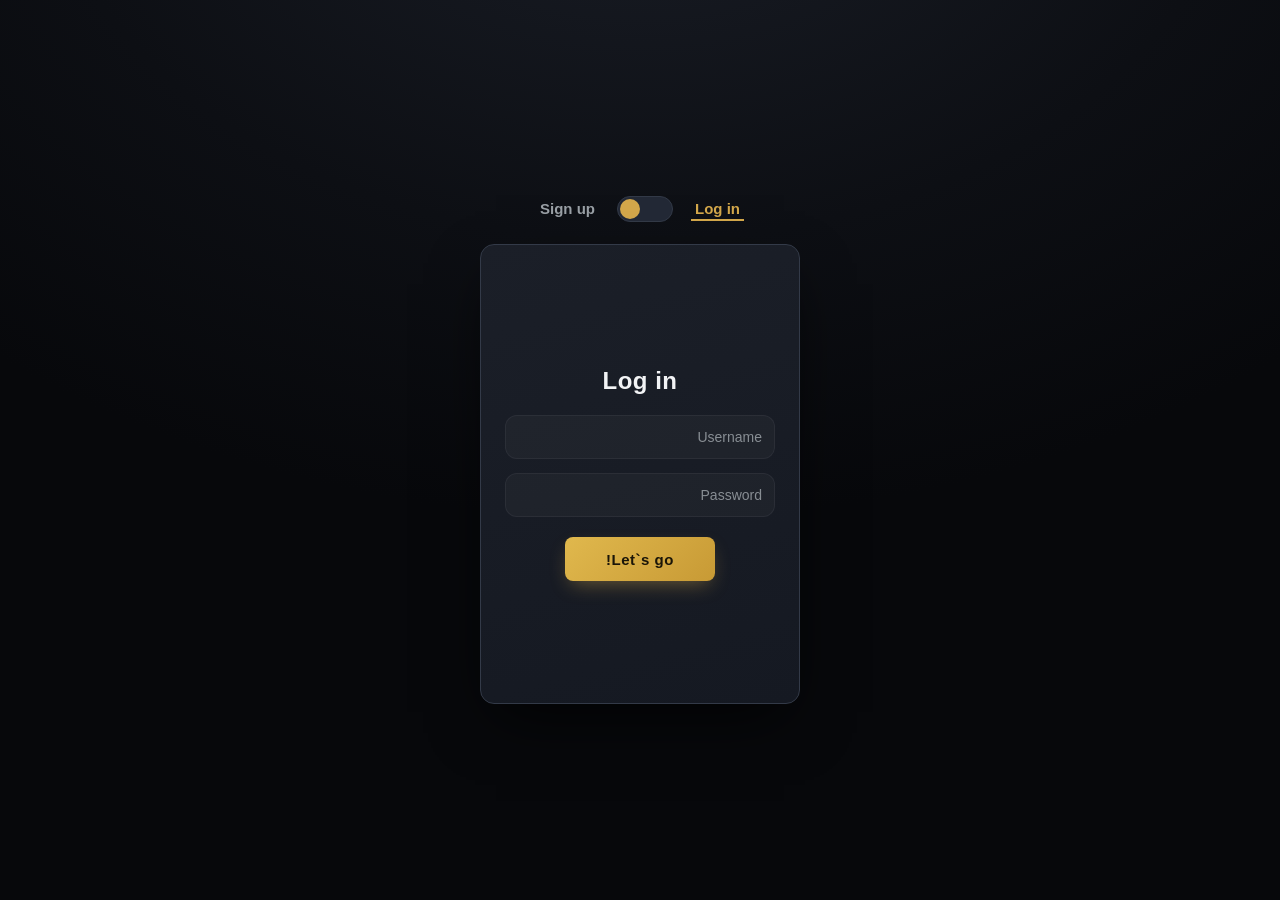
==== index.html @ e167e9e6 "Add files via upload" ====
<!doctype html>
<html lang="fa" dir="rtl">
  <head>
    <meta charset="UTF-8" />
    <meta name="viewport" content="width=device-width, initial-scale=1, viewport-fit=cover" />
    <meta name="theme-color" content="#050506" />
    <title>T</title>
    <link rel="icon" href="data:image/svg+xml,%3Csvg xmlns='http://www.w3.org/2000/svg' viewBox='0 0 32 32'%3E%3Crect width='32' height='32' rx='8' fill='%23050506'/%3E%3Ctext x='16' y='23' text-anchor='middle' font-size='20' font-family='Georgia' fill='%23d4a84b'%3ET%3C/text%3E%3C/svg%3E" />
    <style>
      /* ===== لودینگ تمام‌صفحه (پوشش اولیه — جلوگیری از فلش) ===== */
      #siteLoader {
        position: fixed; inset: 0; z-index: 100000;
        background: #050506;
        display: flex; flex-direction: column;
        align-items: center; justify-content: center;
        gap: 20px; transition: opacity 0.6s ease; opacity: 1;
      }
      #siteLoader.hide { opacity: 0; pointer-events: none; }
      /* انیمیشن دست (Uiverse by Pradeepsaranbishnoi) */
      #siteLoader .hand {
        --skin-color: #E4C560;
        --tap-speed: 0.6s;
        --tap-stagger: 0.1s;
        position: relative;
        width: 60px; height: 45px; transform: scale(0.8);
      }
      #siteLoader .hand:before {
        content: ''; display: block; width: 180%; height: 75%;
        position: absolute; top: 70%; right: 20%; background-color: black;
        border-radius: 40px 10px; filter: blur(10px); opacity: 0.3;
      }
      #siteLoader .palm {
        display: block; width: 100%; height: 100%; position: absolute; top: 0; left: 0;
        background-color: var(--skin-color); border-radius: 10px 40px;
      }
      #siteLoader .thumb {
        position: absolute; width: 120%; height: 38px; background-color: var(--skin-color);
        bottom: -18%; right: 1%; transform-origin: calc(100% - 20px) 20px;
        transform: rotate(-20deg); border-radius: 30px 20px 20px 10px;
        border-bottom: 2px solid rgba(0,0,0,0.1); border-left: 2px solid rgba(0,0,0,0.1);
      }
      #siteLoader .thumb:after {
        width: 20%; height: 60%; content: ''; background-color: rgba(255,255,255,0.3);
        position: absolute; bottom: -8%; left: 5px; border-radius: 60% 10% 10% 30%;
        border-right: 2px solid rgba(0,0,0,0.05);
      }
      #siteLoader .finger {
        position: absolute; width: 80%; height: 35px; background-color: var(--skin-color);
        bottom: 32%; right: 64%; transform-origin: 100% 20px;
        animation-duration: calc(var(--tap-speed) * 2);
        animation-timing-function: ease-in-out; animation-iteration-count: infinite;
        transform: rotate(10deg);
      }
      #siteLoader .finger:before {
        content: ''; position: absolute; width: 140%; height: 30px; background-color: var(--skin-color);
        bottom: 8%; right: 65%; transform-origin: calc(100% - 20px) 20px;
        transform: rotate(-60deg); border-radius: 20px;
      }
      #siteLoader .finger:nth-child(1) { animation-delay: 0; filter: brightness(70%); animation-name: tap1; }
      #siteLoader .finger:nth-child(2) { animation-delay: var(--tap-stagger); filter: brightness(80%); animation-name: tap2; }
      #siteLoader .finger:nth-child(3) { animation-delay: calc(var(--tap-stagger) * 2); filter: brightness(90%); animation-name: tap3; }
      #siteLoader .finger:nth-child(4) { animation-delay: calc(var(--tap-stagger) * 3); filter: brightness(100%); animation-name: tap4; }
      @keyframes tap1 { 0%,50%,100%{transform:rotate(10deg) scale(0.4);} 40%{transform:rotate(50deg) scale(0.4);} }
      @keyframes tap2 { 0%,50%,100%{transform:rotate(10deg) scale(0.6);} 40%{transform:rotate(50deg) scale(0.6);} }
      @keyframes tap3 { 0%,50%,100%{transform:rotate(10deg) scale(0.8);} 40%{transform:rotate(50deg) scale(0.8);} }
      @keyframes tap4 { 0%,50%,100%{transform:rotate(10deg) scale(1);} 40%{transform:rotate(50deg) scale(1);} }
      #siteLoader .loader-label { color: #888; font-size: 13px; letter-spacing: 1px; font-family: -apple-system, "Segoe UI", sans-serif; }

      /* ===== پنل ورود flip-card — تم تیره ===== */
      :root { --lg-bg:#0d0f14; --lg-card:#1b1f28; --lg-card2:#151922; --lg-border:#333a48;
              --lg-input:#232936; --lg-text:#f2f3f5; --lg-sub:#9aa0a6; --lg-gold:#d4a84b; --lg-gold2:#e0b84d; }
      #loginOverlay {
        position: fixed; inset: 0; z-index: 99999;
        background: radial-gradient(1000px 700px at 50% -20%, #1a1e27 0%, var(--lg-bg) 60%, #07080b 100%);
        display: none; align-items: center; justify-content: center;
        padding: 24px; box-sizing: border-box; overflow: auto;
        font-family: -apple-system, BlinkMacSystemFont, "Segoe UI", Tahoma, Roboto, sans-serif;
      }
      .auth-box { display: flex; flex-direction: column; align-items: center; gap: 22px; margin: auto; padding: 20px 0; }
      .switch-row { display: flex; align-items: center; justify-content: center; gap: 18px; }
      .switch-row .side { font-size: 15px; font-weight: 600; color: var(--lg-sub); cursor: pointer; user-select: none; padding: 2px 4px; transition: color 0.2s; border-bottom: 2px solid transparent; }
      .switch-row .side.active { color: var(--lg-gold); border-bottom-color: var(--lg-gold); }
      .switch-row .slider { width: 56px; height: 26px; border-radius: 20px; background: var(--lg-input); border: 1.5px solid var(--lg-border); position: relative; cursor: pointer; transition: background 0.25s; flex-shrink: 0; }
      .switch-row .slider:before { content: ""; position: absolute; top: 2px; left: 2px; width: 20px; height: 20px; border-radius: 50%; background: var(--lg-gold); transition: transform 0.25s; }
      .switch-row .slider.on { background: rgba(212,168,75,0.25); border-color: var(--lg-gold); }
      .switch-row .slider.on:before { transform: translateX(30px); background: #fff; }
      .flip-wrap { perspective: 1200px; }
      .flip-card__inner { width: 320px; height: 460px; position: relative; transform-style: preserve-3d; transition: transform 0.7s; }
      .flip-card__inner.flipped { transform: rotateY(180deg); }
      .flip-card__front, .flip-card__back {
        position: absolute; top: 0; left: 0; width: 100%; height: 100%;
        -webkit-backface-visibility: hidden; backface-visibility: hidden;
        background: linear-gradient(165deg, var(--lg-card) 0%, var(--lg-card2) 100%);
        border: 1px solid var(--lg-border); border-radius: 14px;
        box-shadow: 0 24px 60px -16px rgba(0,0,0,0.8);
        display: flex; flex-direction: column; align-items: center; justify-content: center;
        gap: 14px; padding: 26px 24px; box-sizing: border-box;
      }
      .flip-card__back { transform: rotateY(180deg); }
      .card-title { font-size: 24px; font-weight: 800; color: var(--lg-text); letter-spacing: 0.5px; margin-bottom: 6px; }
      .auth-form { display: flex; flex-direction: column; align-items: center; gap: 14px; width: 100%; }
      .auth-input { width: 100%; height: 44px; border-radius: 8px; border: 1.5px solid var(--lg-border); background: var(--lg-input); color: var(--lg-text); font-size: 14px; font-weight: 500; padding: 6px 14px; outline: none; transition: border-color 0.2s, box-shadow 0.2s; }
      .auth-input::placeholder { color: var(--lg-sub); opacity: 0.85; }
      .auth-input:focus { border-color: var(--lg-gold); box-shadow: 0 0 0 3px rgba(212,168,75,0.16); }
      .auth-btn { width: 150px; height: 44px; border: none; border-radius: 8px; background: linear-gradient(135deg, var(--lg-gold2) 0%, #c89a35 100%); color: #1a1508; font-size: 15px; font-weight: 700; letter-spacing: 0.5px; cursor: pointer; margin-top: 6px; transition: transform 0.15s, box-shadow 0.2s, opacity 0.2s; box-shadow: 0 8px 20px -6px rgba(212,168,75,0.45); }
      .auth-btn:hover { transform: translateY(-1px); }
      .auth-btn:active { transform: translateY(1px); }
      .auth-btn:disabled { opacity: 0.55; cursor: not-allowed; }
      .msg { display: none; font-size: 12px; text-align: center; font-weight: 600; padding: 7px 10px; border-radius: 6px; width: 100%; box-sizing: border-box; }
      .msg.error { color: #ffb4b4; background: rgba(255,80,80,0.12); border: 1px solid rgba(255,80,80,0.3); }
      .msg.ok { color: #b4f5b4; background: rgba(80,255,80,0.08); border: 1px solid rgba(80,255,80,0.25); }
      @media (max-width: 420px) { .flip-card__inner { width: 100%; max-width: 320px; height: 470px; } }
    </style>
    <script type="module" crossorigin src="/assets/index-uC5WU97B.js"></script>
    <link rel="stylesheet" crossorigin href="/assets/index-0cA_JjOk.css">
  </head>
  <body style="margin:0;background:#050506">
    <div id="root"></div>

    <!-- ===== لودینگ تمام‌صفحه (مشکی) — جلوی فلش را می‌گیرد ===== -->
    <div id="siteLoader">
      <div class="hand">
        <span class="finger"></span>
        <span class="finger"></span>
        <span class="finger"></span>
        <span class="finger"></span>
        <span class="palm"></span>
        <span class="thumb"></span>
      </div>
      <div class="loader-label">LOADING</div>
    </div>

    <!-- ===== پنل ورود/ثبت‌نام flip-card ===== -->
    <div id="loginOverlay">
      <div class="auth-box">
        <div class="switch-row">
          <span class="side active" id="sideLogin">Log in</span>
          <div class="slider" id="flipSlider"></div>
          <span class="side" id="sideSignup">Sign up</span>
        </div>
        <div class="flip-wrap">
          <div class="flip-card__inner" id="flipInner">
            <div class="flip-card__front">
              <div class="card-title">Log in</div>
              <div id="msgLogin" class="msg"></div>
              <form class="auth-form" id="loginForm" onsubmit="return false;">
                <input type="text" placeholder="Username" id="loginUsername" class="auth-input" autocomplete="username">
                <input type="password" placeholder="Password" id="loginPassword" class="auth-input" autocomplete="current-password">
                <button class="auth-btn" type="submit">Let`s go!</button>
              </form>
            </div>
            <div class="flip-card__back">
              <div class="card-title">Sign up</div>
              <div id="msgSignup" class="msg"></div>
              <form class="auth-form" id="signupForm" onsubmit="return false;">
                <input type="text" placeholder="Name" id="signupName" class="auth-input" autocomplete="name">
                <input type="text" placeholder="Username" id="signupUsername" class="auth-input" autocomplete="username">
                <input type="password" placeholder="Password" id="signupPassword" class="auth-input" autocomplete="new-password">
                <button class="auth-btn" type="submit">Confirm!</button>
              </form>
            </div>
          </div>
        </div>
      </div>
    </div>

    <script>
      // ===== منطق نمایش: لودینگ اول، بعد تصمیم (بدون فلش) =====
      var loader = document.getElementById("siteLoader");
      var overlay = document.getElementById("loginOverlay");
      var root = document.getElementById("root");

      function revealLogin() {
        loader.classList.add("hide");
        setTimeout(function(){ loader.style.display = "none"; overlay.style.display = "flex"; }, 650);
      }
      function revealApp() {
        // صبر برای بالا آمدن اپ، بعد محو لودینگ
        setTimeout(function(){
          loader.classList.add("hide");
          setTimeout(function(){ loader.style.display = "none"; }, 650);
        }, 400);
      }

      fetch("/api/me", { credentials: "include" })
        .then(function (r) {
          if (r.status === 200) revealApp();      // لاگین شده‌ای → اپ
          else revealLogin();                      // 401 → پنل لاگین
        })
        .catch(function () { revealApp(); });      // خطا → اپ

      // ===== منطق flip + ورود/ثبت‌نام =====
      var API = "/api";
      var flipped = false;
      var slider = document.getElementById("flipSlider");
      var inner = document.getElementById("flipInner");
      var sideLogin = document.getElementById("sideLogin");
      var sideSignup = document.getElementById("sideSignup");

      function setFlip(on) {
        flipped = on;
        inner.classList.toggle("flipped", on);
        slider.classList.toggle("on", on);
        sideLogin.classList.toggle("active", !on);
        sideSignup.classList.toggle("active", on);
      }
      slider.addEventListener("click", function(){ setFlip(!flipped); });
      sideLogin.addEventListener("click", function(){ setFlip(false); });
      sideSignup.addEventListener("click", function(){ setFlip(true); });

      function showMsg(el, text, type) {
        el.textContent = text;
        el.className = "msg " + type;
        el.style.display = "block";
        if (text) setTimeout(function(){ el.style.display = "none"; }, 5000);
      }
      function hideMsg(el){ el.style.display = "none"; }

      var loginMsg = document.getElementById("msgLogin");
      var signupMsg = document.getElementById("msgSignup");

      document.getElementById("loginForm").addEventListener("submit", function(e){
        e.preventDefault();
        var username = document.getElementById("loginUsername").value.trim();
        var password = document.getElementById("loginPassword").value;
        if (!username || !password) return showMsg(loginMsg, "Username and password are required", "error");
        var btn = this.querySelector("button"); btn.disabled = true; hideMsg(loginMsg);
        fetch(API + "/auth/login", {
          method: "POST", credentials: "include",
          headers: { "Content-Type": "application/json" },
          body: JSON.stringify({ username: username, password: password })
        }).then(function(res){ return res.json().then(function(d){ return {ok: res.ok, d: d}; }); })
          .then(function(r){
            btn.disabled = false;
            if (r.ok && r.d.user) { window.location.reload(); }
            else { showMsg(loginMsg, (r.d && r.d.error) || "Login failed", "error"); }
          })
          .catch(function(){ btn.disabled = false; showMsg(loginMsg, "Connection error", "error"); });
      });

      document.getElementById("signupForm").addEventListener("submit", function(e){
        e.preventDefault();
        var name = document.getElementById("signupName").value.trim();
        var username = document.getElementById("signupUsername").value.trim();
        var password = document.getElementById("signupPassword").value;
        if (!name || !username || !password) return showMsg(signupMsg, "Name, username and password are required", "error");
        var btn = this.querySelector("button"); btn.disabled = true; hideMsg(signupMsg);
        fetch(API + "/auth/register", {
          method: "POST", credentials: "include",
          headers: { "Content-Type": "application/json" },
          body: JSON.stringify({ username: username, password: password, displayName: name })
        }).then(function(res){ return res.json().then(function(d){ return {ok: res.ok, d: d}; }); })
          .then(function(r){
            btn.disabled = false;
            if (r.ok && r.d.user) { window.location.reload(); }
            else { showMsg(signupMsg, (r.d && r.d.error) || "Sign up failed", "error"); }
          })
          .catch(function(){ btn.disabled = false; showMsg(signupMsg, "Connection error", "error"); });
      });
    </script>
  </body>
</html>
---- assets/index-0cA_JjOk.css ----
:root{--bg0: #0b0d12;--bg1: #10131a;--bg2: #161a22;--bg3: #1c212b;--line: rgba(255, 255, 255, .08);--line2: rgba(255, 255, 255, .05);--line-gold: rgba(150, 94, 255, .32);--gold: #b68fff;--gold2: #965eff;--gold3: #6e3cc9;--ink: #0c0e14;--cream: #e8eaef;--mute: #8b919c;--mute2: #6a7180;--owner: #9b7ae0;--owner-deep: #2a1b44;--admin: #c9a856;--verify: #6aa0ff;--danger: #c97a7a;--glass: rgba(12, 14, 20, .82);--shadow: 0 18px 48px rgba(0, 0, 0, .45);--serif: Tahoma, "Segoe UI", sans-serif;--sans: Tahoma, "Segoe UI", sans-serif;--rail: 72px;--app-h: 100vh;--app-top: 0px;--ease: cubic-bezier(.22, 1, .36, 1);--spring: cubic-bezier(.2, 1.2, .32, 1);--motion: .2s;--measure: 680px;--accent: #b68fff;--accent2: #965eff }*{box-sizing:border-box}html{color-scheme:dark}html,body{margin:0;background:var(--bg0);color:var(--cream)}body{font-family:var(--sans);font-weight:400;letter-spacing:0;-webkit-font-smoothing:antialiased;text-rendering:optimizeLegibility}#root{min-height:100vh}button,input,textarea{font-family:inherit;color:inherit}button,a,.row,.apk-nav{cursor:pointer;touch-action:manipulation}a{color:inherit;text-decoration:none}.app-bg{position:fixed;top:0;right:0;bottom:0;left:0;background:radial-gradient(900px 520px at 88% -8%,rgba(150,94,255,.06),transparent 58%),#0b0d12;pointer-events:none;z-index:-1}.app-bg:after{display:none!important;content:none!important}.shell{position:relative;z-index:2;min-height:100vh;height:100vh;overflow:hidden;display:grid;grid-template-columns:var(--rail) 320px 1fr;background:var(--bg0);width:100%}.shell>*{min-height:0}.rail{border-left:1px solid var(--line);display:flex;flex-direction:column;align-items:center;padding:18px 0 14px;background:var(--bg1)}.mark{width:44px;height:44px;display:grid;place-items:center;border:1px solid var(--line);border-radius:14px;background:linear-gradient(160deg,var(--accent)24,var(--accent)05);box-shadow:inset 0 0 20px var(--accent) 14;margin-bottom:22px;padding:0;color:inherit;cursor:pointer}.mark span{font-family:var(--serif);font-size:28px;line-height:1;color:var(--gold);font-weight:600}.rail nav{display:flex;flex-direction:column;gap:6px;flex:1}.rail a,.rail button.icon,.rail .apk-nav{width:44px;height:44px;border-radius:12px;display:grid;place-items:center;color:var(--mute);background:transparent;border:1px solid transparent;transition:.2s ease}.rail a:hover,.rail button.icon:hover{color:var(--cream);background:#ffffff08}.rail .apk-nav,.rail a.apk-nav{color:var(--gold);border-color:color-mix(in srgb,var(--gold) 35%,transparent);background:var(--accent)14}.rail a.apk-nav:hover{color:var(--gold);background:var(--accent)22}.rail .apk-nav.off{text-decoration:line-through;opacity:.45;pointer-events:none;color:var(--mute2);border-color:transparent;background:transparent}.rail a.active{color:var(--gold);border-color:var(--line);background:var(--accent)14}.rail svg{width:20px;height:20px}.col{border-left:1px solid var(--line2);background:var(--bg1);display:flex;flex-direction:column;min-width:0;position:relative}.col-head{padding:18px 18px 10px;display:flex;align-items:flex-end;justify-content:space-between;gap:10px}.col-head h2{margin:0;font-family:var(--serif);font-weight:600;font-size:28px;letter-spacing:.02em}.col-head p{margin:0;color:var(--mute);font-size:12px}.link-stat{min-height:1.2em;opacity:0;letter-spacing:.01em;transition:opacity .34s ease,color .4s ease}.link-stat.show{opacity:1}.link-stat.on{color:var(--gold)}.col-tools{display:flex;gap:6px}.search{margin:8px 14px 12px;background:#ffffff08;border:1px solid var(--line2);border-radius:12px;padding:9px 12px;outline:none;width:calc(100% - 28px)}.search:focus{border-color:var(--line)}.list{flex:1;overflow:auto;padding:0 8px 88px}.fab-plus{position:absolute;right:16px;bottom:18px;width:56px;height:56px;border-radius:18px;border:1px solid var(--line);background:linear-gradient(160deg,var(--accent),var(--accent2));color:#0c0e14;box-shadow:0 14px 32px var(--accent) 47;display:grid;place-items:center;z-index:6}.fab-plus svg{width:24px;height:24px}.compose-opt{width:100%;display:block;text-align:right;background:#ffffff08;border:1px solid var(--line2);border-radius:16px;padding:14px 16px;margin-top:10px;color:inherit}.compose-opt:hover{border-color:var(--line);background:var(--accent)14}.compose-opt.off{text-decoration:line-through;opacity:.5;pointer-events:none;color:var(--mute)}.compose-opt b{display:block;font-family:var(--serif);font-size:20px;font-weight:500}.compose-opt small{display:block;color:var(--mute);font-size:12px;margin-top:2px}.row{display:grid;grid-template-columns:46px 1fr auto;gap:10px;padding:10px;border-radius:14px;cursor:pointer;align-items:center;border:1px solid transparent}.row:hover{background:#ffffff08}.row.active{background:linear-gradient(90deg,var(--accent)1a,var(--accent)05);border-color:var(--line)}.row .meta{min-width:0}.row .name{display:flex;align-items:center;gap:6px;font-weight:600;font-size:14px;white-space:nowrap}.row .preview{color:var(--mute);font-size:12px;white-space:nowrap;overflow:hidden;text-overflow:ellipsis;margin-top:2px}.row .when{color:var(--mute2);font-size:11px;text-align:left}.unread{min-width:18px;height:18px;padding:0 5px;border-radius:99px;background:var(--gold);color:#0c0e14;font-size:10px;font-weight:700;display:inline-grid;place-items:center;margin-top:4px}.avatar{width:46px;height:46px;border-radius:16px;display:grid;place-items:center;font-weight:700;font-size:14px;position:relative;border:1px solid rgba(255,255,255,.08);box-shadow:inset 0 0 20px #00000040;flex:none;overflow:hidden}.avatar img{width:100%;height:100%;object-fit:cover;display:block;border-radius:inherit}.avatar-picker{display:flex;flex-direction:column;align-items:center;gap:8px;margin:4px 0 8px}.avatar-pick{background:none;border:0;padding:0;display:flex;flex-direction:column;align-items:center;gap:8px}.avatar-pick-hint{font-size:12px;color:var(--gold)}.avatar.sm{width:32px;height:32px;border-radius:11px;font-size:11px}.avatar.lg{width:84px;height:84px;border-radius:28px;font-size:28px;font-family:var(--serif)}.avatar .dot{position:absolute;left:-1px;bottom:-1px;width:10px;height:10px;border-radius:50%;background:#7dba7a;border:2px solid var(--bg0)}.avatar .dot.off{background:#3a3832}.stage{min-width:0;min-height:0;height:100%;max-height:100%;overflow:hidden;display:flex;flex-direction:column;background:linear-gradient(180deg,rgba(150,94,255,.03),transparent 180px),#05050633}.chat-stage{flex-direction:row;min-height:0;height:100%;max-height:100%;overflow:hidden}.chat-pane{flex:1 1 0;min-width:0;min-height:0;height:100%;max-height:100%;display:flex;flex-direction:column;overflow:hidden}.stage-empty{flex:1;display:grid;place-items:center;text-align:center;padding:40px}.stage-empty .giant{font-family:var(--serif);font-size:120px;line-height:.8;color:var(--gold);opacity:.85;text-shadow:0 0 60px rgba(150,94,255,.25);margin:0}.stage-empty h3{font-family:var(--serif);font-size:32px;font-weight:500;margin:8px 0 6px}.stage-empty p{color:var(--mute);margin:0}.topbar{flex:none;height:68px;display:flex;align-items:center;gap:12px;padding:0 18px;border-bottom:1px solid var(--line2);background:var(--bg1)}.topbar .who{min-width:0;flex:1}.topbar .who b{display:flex;align-items:center;gap:6px;font-size:15px}.topbar .who span{color:var(--mute);font-size:12px}.msgs{flex:1 1 0;min-height:0;overflow-x:hidden;overflow-y:auto;padding:22px 8% 18px;display:block;-webkit-overflow-scrolling:touch}.msg-line{display:block;width:100%;margin:6px 0}.msg-line.system{text-align:center;padding:0}.msg-line.is-mine{padding-left:22%;padding-right:0}.msg-line.is-theirs{padding-left:0;padding-right:22%}.msg-line.pending>.bubble{opacity:.7}.msg-line.is-mine>.bubble{display:block!important;width:fit-content;max-width:100%;margin-left:auto!important;margin-right:0!important}.msg-line.is-theirs>.bubble{display:block!important;width:fit-content;max-width:100%;margin-left:0!important;margin-right:auto!important}.day{align-self:center;font-size:11px;color:var(--mute);border:1px solid var(--line2);padding:4px 10px;border-radius:99px;background:#00000040;margin:8px 0}.bubble{width:fit-content;max-width:100%;padding:8px 12px 6px;border-radius:16px 16px 16px 6px;border:1px solid var(--line2);background:#1a2230;position:relative;direction:rtl}.msg-line.is-mine>.bubble,.bubble.mine{background:#2a3148;border-color:var(--line);border-radius:16px 16px 6px}.msg-line.system .bubble,.bubble.system{background:transparent;border:none;color:var(--mute);font-size:12px;padding:4px}.bubble .fwd{font-size:11px;color:var(--gold);margin-bottom:4px}.bubble .quote{border-right:2px solid var(--gold);padding:4px 8px;margin-bottom:6px;color:var(--mute);font-size:12px;background:#0000002e;border-radius:0 8px 8px 0}.bubble .txt{white-space:pre-wrap;word-break:break-word;line-height:1.65;font-size:14.5px}.bubble .foot{display:flex;justify-content:flex-start;gap:8px;margin-top:4px;color:var(--mute2);font-size:11px}.bubble.mine .foot{justify-content:flex-end}.reacts{display:flex;gap:4px;margin-top:6px;flex-wrap:wrap}.reacts button{border:1px solid var(--line2);background:#00000040;border-radius:99px;padding:1px 7px;font-size:12px}.reacts button.on{border-color:var(--line);background:var(--accent)1f}.composer{flex:none;flex-shrink:0;position:relative;padding:10px 8% 18px;display:flex;flex-direction:column;gap:8px;background:var(--bg1)}.bot-menu{align-items:stretch;padding-top:12px}.bot-menu-title{margin:0 0 10px;text-align:center;color:var(--gold);font-size:14px;line-height:1.7;white-space:pre-wrap}.bot-btns{display:flex;flex-wrap:wrap;gap:8px}.bot-btns.nums .bot-btn{flex:1 1 16%;min-width:46px}.bot-btns.one .bot-btn{flex:1 1 100%}.bot-btn{flex:1 1 calc(50% - 8px);min-width:108px;border:1px solid color-mix(in srgb,var(--gold) 48%,transparent);background:color-mix(in srgb,var(--gold) 12%,#120e08);color:var(--gold);border-radius:12px;padding:10px 12px;font:inherit;cursor:pointer}.bot-btn:disabled{opacity:.55;cursor:wait}.bot-btn:not(:disabled):active{transform:scale(.98)}.bubble .bot-btns{margin-top:10px}.composer .replying{display:flex;justify-content:space-between;align-items:center;font-size:12px;color:var(--mute);border:1px solid var(--line);background:var(--accent)0f;padding:8px 10px;border-radius:12px}.bar{display:flex;align-items:flex-end;gap:8px}.bar textarea{flex:1;min-width:0;resize:none;min-height:46px;max-height:120px;background:#ffffff08;border:1px solid var(--line2);border-radius:16px;padding:12px 14px;outline:none;line-height:1.6}.bar textarea:focus{border-color:var(--line)}.bar-tools{display:flex;gap:6px;flex:none}.tool{width:46px;height:46px;border-radius:16px;border:1px solid var(--line);background:linear-gradient(160deg,var(--accent)29,var(--accent)0a);color:var(--gold);display:grid;place-items:center;flex:none;padding:0}.tool.on{background:linear-gradient(160deg,var(--accent),var(--accent2));color:#0c0e14}.tool svg,.send svg{width:22px;height:22px;display:block}.send{height:46px;width:46px;min-width:46px;border-radius:16px;border:1px solid var(--line);background:linear-gradient(160deg,var(--accent),var(--accent2));color:#0c0e14;font-weight:700;box-shadow:0 8px 24px var(--accent) 2e;display:grid;place-items:center;flex:none;padding:0;font-size:18px}.send:disabled{opacity:.4;cursor:default}.send.mic{font-size:0}.sr-only{position:absolute;width:1px;height:1px;overflow:hidden;clip:rect(0 0 0 0);pointer-events:none}.rec-line{display:flex;align-items:center;gap:10px;min-height:46px;border:1px solid var(--line);background:var(--accent)14;border-radius:16px;padding:8px 12px}.rec-dot{width:10px;height:10px;border-radius:50%;background:var(--danger);animation:recpulse 1s ease-in-out infinite}@keyframes recpulse{50%{opacity:.35}}.emoji-sheet{position:absolute;left:8%;right:8%;bottom:calc(100% - 4px);z-index:14;background:var(--bg2);border:1px solid var(--line);border-radius:18px;padding:10px;display:grid;grid-template-columns:repeat(8,1fr);gap:4px;max-height:220px;overflow:auto;box-shadow:var(--shadow)}.emoji-sheet button{height:36px;border:0;background:transparent;border-radius:10px;font-size:20px;padding:0}.emoji-sheet button:hover{background:var(--accent)1f}.bubble:has(.media-card){padding:4px 4px 6px}.media-card{position:relative;display:block;width:min(240px,68vw);border:0;padding:0;border-radius:14px;overflow:hidden;background:#0c0c10;margin:0 0 4px;color:inherit;text-align:inherit}.media-card.wait{min-height:96px;display:grid;place-items:center;color:var(--mute);font-size:12px}.media-card img,.media-card video{display:block;width:100%;height:168px;object-fit:cover;background:#000}.media-play{position:absolute;top:0;right:0;bottom:0;left:0;display:grid;place-items:center;background:linear-gradient(180deg,#0000000a,#0006);color:#0c0e14;font-size:15px;font-weight:700;z-index:1}.media-play:before{content:"";width:48px;height:48px;border-radius:50%;background:linear-gradient(160deg,var(--accent),var(--accent2));box-shadow:0 10px 24px #0006;position:absolute}.media-time{position:absolute;left:8px;bottom:8px;font-style:normal;font-size:11px;background:#0000008c;border:1px solid var(--line);border-radius:99px;padding:2px 7px;color:var(--cream)}.voice{display:flex;align-items:center;gap:8px;width:min(228px,68vw);direction:ltr;margin:4px 2px 2px}.voice-play{width:34px;height:34px;border-radius:50%;border:1px solid var(--line);background:linear-gradient(160deg,var(--accent),var(--accent2));color:#0c0e14;flex:none;font-size:11px}.voice-wave{position:relative;flex:1;height:28px;cursor:pointer;touch-action:none}.voice-bars{position:absolute;top:0;right:0;bottom:0;left:0;display:flex;align-items:center;gap:2px;overflow:hidden}.voice-bars span{flex:1;min-width:2px;border-radius:99px;background:#ffffff2e}.voice-bars.lit span{background:var(--gold)}.voice>span{color:var(--mute);font-size:11px;min-width:34px}.viewer{position:fixed;top:0;right:0;bottom:0;left:0;z-index:60;background:radial-gradient(700px 400px at 50% 0%,rgba(150,94,255,.12),transparent 55%),#040406f0;display:flex;flex-direction:column}.viewer-top{flex:none;display:flex;align-items:center;justify-content:space-between;padding:12px 16px}.viewer-mark{font-family:var(--serif);font-size:28px;color:var(--gold);line-height:1}.viewer-stage{flex:1;min-height:0;display:grid;place-items:center;padding:4px 14px 18px}.viewer-stage img,.viewer-stage video{max-width:min(100%,920px);max-height:100%;width:auto;height:auto;border-radius:18px;border:1px solid var(--line);box-shadow:var(--shadow);background:#000;object-fit:contain}.viewer-cap{flex:none;text-align:center;color:var(--cream);margin:0 16px 18px;font-size:14px}.invite-box{margin:12px 0;padding:10px 12px;border:1px solid var(--line);border-radius:14px;background:var(--accent)0f;display:flex;flex-direction:column;gap:8px}.invite-box small{color:var(--mute);font-size:11px}.invite-box code{font-size:12px;color:var(--gold);word-break:break-all;direction:ltr}.menu{position:absolute;top:100%;left:0;z-index:5;background:var(--bg2);border:1px solid var(--line);border-radius:12px;padding:6px;min-width:160px;box-shadow:var(--shadow);display:flex;flex-direction:column}.menu button{text-align:right;background:none;border:0;padding:8px 10px;border-radius:8px;font-size:13px;color:var(--cream)}.menu button:hover{background:var(--accent)1a}.menu .emojis{display:flex;gap:4px;padding:6px 4px}.tick{display:inline-grid;place-items:center;width:22px;height:22px;flex:none;filter:drop-shadow(0 1px 2px rgba(0,0,0,.35))}.tick svg{width:100%;height:100%;display:block}.auth{min-height:100vh;display:grid;place-items:center;position:relative;z-index:2;padding:24px}.auth-stack{width:min(420px,100%);display:flex;flex-direction:column;align-items:stretch;gap:14px}.auth-stack .card{width:100%}.apk-btn{display:block;text-align:center;height:46px;line-height:46px;border-radius:14px;border:1px solid var(--line);background:linear-gradient(160deg,var(--accent),var(--accent2));color:#0c0e14;font-weight:700;box-shadow:0 10px 24px var(--accent) 2e}.apk-btn.off{background:transparent;color:var(--mute);border-color:var(--line2);text-decoration:line-through;pointer-events:none;box-shadow:none;opacity:.55;cursor:not-allowed}.card{width:min(420px,100%);background:var(--bg2);border:1px solid var(--line);border-radius:28px;padding:36px 32px 28px;box-shadow:var(--shadow)}.card .brand{font-family:var(--serif);font-size:72px;margin:0;color:var(--gold);line-height:.8;text-align:center}.card h1{text-align:center;font-weight:500;font-size:22px;margin:8px 0 4px;font-family:var(--serif)}.card .sub{text-align:center;color:var(--mute);font-size:13px;margin:0 0 24px}label{display:block;font-size:12px;color:var(--mute);margin:12px 0 6px}input[type=text],input[type=password],textarea.field{width:100%;background:#ffffff08;border:1px solid var(--line2);border-radius:12px;padding:11px 12px;outline:none}input:focus,textarea.field:focus{border-color:var(--line)}.btn{width:100%;margin-top:18px;height:46px;border:0;border-radius:14px;background:linear-gradient(160deg,var(--accent),var(--accent2));color:#0c0e14;font-weight:700}.btn.ghost{background:transparent;border:1px solid var(--line2);color:var(--cream);margin-top:8px}.err{background:#d36a6a1a;border:1px solid rgba(211,106,106,.35);color:#f0b4b4;padding:8px 10px;border-radius:10px;font-size:13px;margin-top:10px}.drawer,.info-drawer{width:320px;flex:0 0 320px;min-width:280px;min-height:0;height:100%;border-right:1px solid var(--line2);background:var(--bg1);padding:16px;overflow:auto;z-index:6}.drawer h3,.info-drawer h3{font-family:var(--serif);margin:0 0 8px;font-size:24px}.info-scrim{display:none}.chip{display:flex;gap:8px;align-items:center;padding:8px 0}.ghost-btn,.tiny{border:1px solid var(--line2);background:transparent;border-radius:10px;padding:6px 10px;font-size:12px;color:var(--mute)}.tiny:hover,.ghost-btn:hover{color:var(--cream);border-color:var(--line)}.tiny.gold{color:var(--gold);border-color:var(--line)}.tiny.danger{color:var(--danger);border-color:#d36a6a59}.constellation{display:flex;gap:14px;overflow:auto;padding:8px 4px 16px}.star{width:72px;text-align:center;cursor:pointer;flex:none}.star .orb{width:64px;height:64px;margin:0 auto 6px;border-radius:50%;display:grid;place-items:center;border:1px dashed var(--line);position:relative}.star.unseen .orb{border-style:solid;box-shadow:0 0 18px var(--accent) 40}.star small{color:var(--mute);font-size:11px;display:block;overflow:hidden;text-overflow:ellipsis}.story-view{position:fixed;top:0;right:0;bottom:0;left:0;z-index:40;background:#000000c7;display:grid;place-items:center;padding:24px}.story-card{width:min(420px,100%);min-height:520px;border-radius:28px;border:1px solid var(--line);background:radial-gradient(400px 300px at 50% 0%,rgba(150,94,255,.18),transparent 60%),linear-gradient(180deg,#16120a,#0a0908);padding:22px;display:flex;flex-direction:column;box-shadow:var(--shadow)}.story-card .body{flex:1;display:grid;place-items:center;font-family:var(--serif);font-size:34px;text-align:center;line-height:1.4}.admin{position:relative;z-index:1;min-height:100vh;overflow:auto;padding:40px 8vw 80px}.admin .hero{display:flex;justify-content:space-between;align-items:flex-end;gap:20px}.admin h1{font-family:var(--serif);font-size:56px;margin:0;color:var(--gold)}.admin table{width:100%;border-collapse:collapse;margin-top:22px}.admin th,.admin td{text-align:right;padding:12px 10px;border-bottom:1px solid var(--line2);font-size:13px}.admin th{color:var(--mute);font-weight:500}.badge-btns{display:flex;gap:6px;flex-wrap:wrap}.b-owner,.b-admin,.b-verified,.b-none{border-radius:99px;padding:5px 10px;font-size:12px;border:1px solid transparent;background:transparent}.b-owner{color:var(--owner);border-color:#9b7ae073;background:#3d2a5c66}.b-admin{color:var(--gold);border-color:var(--line);background:var(--accent)14}.b-verified{color:var(--verify);border-color:#6aa0ff66;background:#28468240}.b-none{color:var(--mute);border-color:var(--line2)}.b-owner.on,.b-admin.on,.b-verified.on,.b-prem.on{box-shadow:0 0 0 1px currentColor}.b-prem{color:var(--gold);border:1px solid var(--line);background:var(--accent)14;border-radius:99px;padding:6px 12px;font-size:12px;min-width:84px}.b-prem.on{background:linear-gradient(160deg,var(--accent),var(--accent2));color:#0c0e14;font-weight:700}.prem-badge{display:inline-grid;place-items:center;flex:none;filter:drop-shadow(0 0 5px var(--accent)99)}.prem-badge svg{width:100%;height:100%;display:block}.admin{overflow:auto}.admin table{min-width:720px}.admin-tabs{display:flex;flex-wrap:wrap;gap:8px;align-items:center;margin:22px 0 16px}.admin-gate{color:var(--mute);font-size:12px;margin-right:auto}.admin-h{font-family:var(--serif);color:var(--gold);font-size:20px;font-weight:500;margin:22px 0 10px}.stat-grid{display:grid;grid-template-columns:repeat(auto-fill,minmax(140px,1fr));gap:10px;margin:18px 0}.stat-card{border:1px solid var(--line2);border-radius:16px;padding:14px 12px;background:var(--bg2)}.stat-card b{display:block;font-family:var(--serif);font-size:28px;color:var(--gold)}.stat-card span{color:var(--mute);font-size:12px}.admin-actions{display:flex;flex-wrap:wrap;gap:6px;margin:8px 0}.admin-drawer{width:min(760px,94vw);max-height:92vh;overflow:auto;animation:riseIn .35s ease both}.area{width:100%;min-height:132px;resize:vertical;background:#ffffff08;border:1px solid var(--line2);border-radius:14px;padding:12px 14px;outline:none;line-height:1.7;font-size:14px}.area:focus,.wide-in:focus{border-color:var(--line)}.wide-in{width:100%;background:#ffffff08;border:1px solid var(--line2);border-radius:12px;padding:11px 12px;outline:none}.admin-card{border:1px solid var(--line2);border-radius:22px;padding:18px 18px 16px;margin:16px 0;background:linear-gradient(180deg,#141418,#111114);animation:riseIn .4s ease both}.pack-grid{display:flex;flex-wrap:wrap;gap:8px;margin:8px 0}.pack-item{display:flex;align-items:center;gap:6px;font-size:12px;color:var(--cream);margin:0}.report-card{display:flex;justify-content:space-between;gap:12px;flex-wrap:wrap;border:1px solid var(--line2);border-radius:16px;padding:12px;margin:8px 0;background:var(--bg2)}.site-form{max-width:880px}.admin label{display:block;margin:14px 0 8px;font-size:13px}.site-banner{position:relative;z-index:3;text-align:center;padding:8px 16px;background:linear-gradient(160deg,var(--accent)33,var(--accent)10);border-bottom:1px solid var(--line);color:var(--gold);font-size:13px}.shell.has-banner{height:calc(100vh - 36px);min-height:calc(100vh - 36px)}.modal{position:fixed;top:0;right:0;bottom:0;left:0;background:#0000009e;z-index:30;display:grid;place-items:center;padding:20px}.modal .card{width:min(460px,100%)}.pinbar{flex:none;margin:10px 8% 0;border:1px solid var(--line);background:var(--accent)0f;border-radius:12px;padding:8px 12px;font-size:13px;display:flex;justify-content:space-between;gap:10px}.pinbar-multi{flex-direction:column;align-items:stretch;gap:6px}.pin-item{display:block;width:100%;text-align:right;background:transparent;border:0;color:var(--cream);font:inherit;padding:0;cursor:pointer}.pin-item:hover{color:var(--gold)}.hall-find{margin:0 14px 10px;max-height:42vh;overflow:auto;display:flex;flex-direction:column;gap:4px}.hall-find-h{margin:8px 2px 2px;color:var(--gold);font-size:12px}.album-grid{display:grid;gap:3px;width:min(248px,72vw);margin:0 0 4px;border-radius:14px;overflow:hidden}.album-grid.n-1{grid-template-columns:1fr}.album-grid.n-2,.album-grid.n-3,.album-grid.n-4{grid-template-columns:1fr 1fr}.album-cell{padding:0;border:0;background:#0c0c10;min-height:92px}.album-cell img{display:block;width:100%;height:108px;object-fit:cover}.hall-dark{min-height:100vh;display:grid;place-items:center;position:relative;z-index:1;padding:24px}.hall-dark-card{text-align:center;display:flex;flex-direction:column;align-items:center;gap:18px}.hall-dark-card .mark{width:72px;height:72px;border-radius:22px;margin:0}.hall-dark-card .mark span{font-size:42px}.hall-dark-card p{margin:0;font-family:var(--serif);font-size:22px;color:var(--gold);max-width:18em;line-height:1.7}.tiny svg{width:16px;height:16px;display:block}.findbar{flex:none;margin:0;padding:10px 18px 8px;border-bottom:1px solid var(--line2);background:#0c0c10}.findbar .search{margin:0}.find-hits{max-height:168px;overflow:auto;margin-top:8px;display:flex;flex-direction:column;gap:4px}.find-hit{display:flex;justify-content:space-between;gap:10px;width:100%;text-align:right;background:#121218;border:1px solid var(--line2);color:var(--cream);border-radius:10px;padding:8px 10px;cursor:pointer}.find-hit small{color:var(--mute);flex:none}.find-hit.on,.find-hit:hover{border-color:var(--gold);color:var(--gold)}.find-empty{color:var(--mute);font-size:12px;margin:4px 2px}.msg-line.is-hit .bubble{box-shadow:0 0 0 1px var(--gold),0 0 18px var(--accent) 44}.row.saved .name{color:var(--gold)}.settings{padding:28px 8%;overflow:auto}.settings h2{font-family:var(--serif);font-size:36px;margin:0 0 8px}.mobile-nav{display:none}@media(max-width:900px){.shell{grid-template-columns:1fr;height:var(--app-h);max-height:var(--app-h);margin-top:var(--app-top, 0px)}.shell.has-banner{height:calc(var(--app-h) - 36px);min-height:calc(var(--app-h) - 36px)}.shell.chat-mode .stage,.shell.chat-mode .chat-stage,.shell.chat-mode .chat-pane{height:100%;max-height:100%;min-height:0}.rail,.col{display:none}.info-scrim{display:block;position:fixed;top:0;right:0;bottom:0;left:0;border:0;padding:0;margin:0;background:#0000009e;z-index:24}.info-drawer,.drawer{position:fixed;top:0;right:0;bottom:0;left:0;width:auto;min-width:0;flex:none;height:auto;z-index:25;padding:18px 16px 28px}.shell.list-mode .col{display:flex}.shell.list-mode .stage,.shell.chat-mode .col{display:none}.shell.chat-mode .stage{display:flex}.msgs,.composer,.pinbar,.findbar{padding-left:12px;padding-right:12px}.emoji-sheet{left:12px;right:12px}.media-card{width:min(220px,70vw)}.media-card img,.media-card video{height:156px}.voice{width:min(210px,72vw)}.viewer-stage img,.viewer-stage video{border-radius:14px;max-height:calc(100% - 8px)}.mobile-nav{display:flex;position:fixed;bottom:0;inset-inline:0;background:#08080aeb;border-top:1px solid var(--line);z-index:8;justify-content:space-around;padding:8px 8px calc(8px + env(safe-area-inset-bottom))}.mobile-nav a,.mobile-nav .apk-nav{color:var(--mute);font-size:11px;display:flex;flex-direction:column;align-items:center;gap:3px}.mobile-nav a.active{color:var(--gold)}.mobile-nav .apk-nav.off{text-decoration:line-through;opacity:.45;pointer-events:none;color:var(--mute2)}.mobile-nav .apk-nav svg{width:20px;height:20px}.mobile-nav.hide{display:none!important}.shell{padding-bottom:64px}.shell.chat-mode{padding-bottom:0}.shell.chat-mode .composer{padding-bottom:calc(14px + env(safe-area-inset-bottom))}}::-webkit-scrollbar{width:8px;height:8px}::-webkit-scrollbar-thumb{background:var(--accent)33;border-radius:99px}.brand-stack{display:flex;flex-direction:column;align-items:center;gap:8px;margin-bottom:16px}.brand-stack .mark{margin-bottom:0}.prem-wrap{position:relative;z-index:9}.prem-star{width:36px;height:36px;border:0;padding:0;background:transparent;position:relative;opacity:.28;filter:saturate(.4)}.prem-star svg{width:36px;height:36px;display:block}.prem-star.on{opacity:1;filter:none;animation:premGlow 1.7s ease-in-out infinite}.prem-star.on svg{filter:drop-shadow(0 0 8px var(--accent)b8)}.prem-spark{position:absolute;width:5px;height:5px;border-radius:50%;background:var(--accent);box-shadow:0 0 8px var(--accent);pointer-events:none}.prem-spark.a{top:1px;left:4px;animation:premSpark 1.2s ease-in-out infinite}.prem-spark.b{right:2px;bottom:4px;animation:premSpark 1.2s ease-in-out .4s infinite}@keyframes premGlow{0%,to{transform:scale(1)}50%{transform:scale(1.1)}}@keyframes premSpark{0%,to{opacity:.2;transform:scale(.6)}50%{opacity:1;transform:scale(1.2)}}.prem-tip{position:absolute;top:calc(100% + 8px);inset-inline-end:0;width:228px;background:var(--bg2);border:1px solid var(--line);border-radius:14px;padding:12px 12px 10px;box-shadow:var(--shadow);text-align:right;z-index:20}.prem-tip p{margin:0 0 8px;font-size:12px;color:var(--cream);line-height:1.7}.prem-tip ul{margin:0;padding:0 16px 0 0;color:var(--gold);font-size:12px}.prem-tip li{margin:3px 0}.rail .prem-tip{top:0;inset-inline-end:auto;inset-inline-start:calc(100% + 10px)}.col-head .prem-wrap{display:none}.tool.prem-emoji{color:var(--accent);border-color:var(--line);background:linear-gradient(160deg,var(--accent)33,var(--accent)0a);position:relative}.tool.prem-emoji.on{background:linear-gradient(160deg,var(--accent),var(--accent2));color:#0c0e14}.prem-face{width:22px;height:22px;display:block}.emoji-sheet.premium{border-color:var(--line);background:linear-gradient(180deg,#1a160c,#111114)}.ae{display:inline-block;transform-origin:center;will-change:transform;line-height:1}.ae-sm{font-size:20px}.ae-md{font-size:26px}.ae-lg{font-size:54px}.ae-bubble{padding:4px 6px 0;min-width:64px;text-align:center}.ae-laugh{animation:aeLaugh .7s ease-in-out infinite}.ae-beat{animation:aeBeat .9s ease-in-out infinite}.ae-shake{animation:aeShake .45s ease-in-out infinite}.ae-pop{animation:aePop .9s ease-in-out infinite}.ae-float{animation:aeFloat 1.4s ease-in-out infinite}.ae-spin{animation:aeSpin 1.1s ease-in-out infinite}.ae-flicker{animation:aeFlicker .7s ease-in-out infinite}.ae-wiggle{animation:aeWiggle .8s ease-in-out infinite}.ae-clap{animation:aeClap .55s ease-in-out infinite}.ae-kiss{animation:aeKiss 1s ease-in-out infinite}.ae-cry{animation:aeCry 1.1s ease-in-out infinite}@keyframes aeLaugh{0%,to{transform:rotate(-8deg) translateY(0)}25%{transform:rotate(10deg) translateY(-7px)}50%{transform:rotate(-6deg) translateY(2px)}75%{transform:rotate(8deg) translateY(-4px)}}@keyframes aeBeat{0%,to{transform:scale(1)}14%{transform:scale(1.28)}28%{transform:scale(.94)}42%{transform:scale(1.18)}}@keyframes aeShake{0%,to{transform:translate(0)}20%{transform:translate(-5px) rotate(-7deg)}40%{transform:translate(5px) rotate(7deg)}60%{transform:translate(-3px)}80%{transform:translate(3px)}}@keyframes aePop{0%,to{transform:scale(1)}40%{transform:scale(1.24)}62%{transform:scale(.9)}}@keyframes aeFloat{0%,to{transform:translateY(0)}50%{transform:translateY(-9px)}}@keyframes aeSpin{0%,to{transform:rotate(0) scale(1)}35%{transform:rotate(-20deg) scale(1.12)}70%{transform:rotate(16deg) scale(1.06)}}@keyframes aeFlicker{0%,to{transform:translateY(0) scale(1);filter:brightness(1)}30%{transform:translateY(-6px) scale(1.1);filter:brightness(1.3)}60%{transform:translateY(-1px) scale(.96);filter:brightness(.88)}}@keyframes aeWiggle{0%,to{transform:rotate(0)}25%{transform:rotate(-14deg)}75%{transform:rotate(14deg)}}@keyframes aeClap{0%,to{transform:rotate(0) scale(1)}30%{transform:rotate(-18deg) scale(1.16)}60%{transform:rotate(18deg) scale(1.1)}}@keyframes aeKiss{0%,to{transform:scale(1) rotate(0)}30%{transform:scale(1.22) rotate(-8deg)}55%{transform:scale(.96) rotate(6deg)}}@keyframes aeCry{0%,to{transform:translateY(0) rotate(0)}40%{transform:translateY(4px) rotate(-5deg)}70%{transform:translateY(-2px) rotate(4deg)}}.name-gold{color:var(--gold)}.bubble.prem{border-color:#965eff9e;background-image:linear-gradient(180deg,#24203a,#1a1828)}.msg-line.is-mine>.bubble.prem,.bubble.mine.prem{border-color:var(--accent);background-image:linear-gradient(160deg,#3a2f5c,#262044)}.bubble.prem:after{content:"";position:absolute;top:0;right:0;bottom:0;left:0;border-radius:inherit;pointer-events:none;border:1px solid rgba(182,143,255,.42);box-shadow:none}.sig{display:block;width:100%;color:var(--gold);font-family:var(--serif);font-size:11px;line-height:1.4;opacity:.88}.t-react{display:inline-grid;place-items:center;min-width:14px;height:14px;padding:0 4px;border-radius:4px;font-family:var(--serif);font-style:normal;font-weight:700;font-size:10px;line-height:1;color:#0c0e14;background:linear-gradient(160deg,var(--accent),var(--accent2))}.voice.prem .voice-bars span{background:var(--accent)55}.voice.prem .voice-bars.lit span{background:var(--gold)}.star.prem .orb{border-style:solid;border-color:var(--gold)}.star.prem .orb:after{content:"";position:absolute;top:-5px;right:-5px;bottom:-5px;left:-5px;border-radius:50%;border:1.5px dashed var(--gold);animation:premSpin 8s linear infinite;pointer-events:none}@keyframes premSpin{to{transform:rotate(360deg)}}.me-id{margin-top:8px;display:flex;align-items:center;gap:8px;flex-wrap:wrap;color:var(--mute);font-size:12px}.me-id code{color:var(--gold);font-size:11px;word-break:break-all}.del-auth{min-height:100vh}.del-card .del-code{margin:8px auto 4px;text-align:center;font-family:var(--serif);font-size:42px;letter-spacing:.28em;color:var(--gold);text-shadow:0 0 24px rgba(150,94,255,.35)}.del-fly{position:fixed;top:0;right:0;bottom:0;left:0;z-index:50;background:#050506db;display:grid;place-items:center;text-align:center}.del-fly p{color:var(--mute);margin:18px 0 0}.del-orb{width:120px;height:120px;border-radius:50%;display:grid;place-items:center;position:relative;margin:0 auto}.del-orb span{font-family:var(--serif);font-size:64px;color:var(--gold);animation:delPulse 1.2s ease-in-out infinite}.del-orb i{position:absolute;top:0;right:0;bottom:0;left:0;border-radius:50%;border:1px solid rgba(150,94,255,.45);animation:delRing 1.6s ease-out infinite}.del-orb i:nth-child(2){animation-delay:.2s}.del-orb i:nth-child(3){animation-delay:.45s}@keyframes delPulse{0%,to{transform:scale(1);opacity:1}50%{transform:scale(1.08);opacity:.85}}@keyframes delRing{0%{transform:scale(.7);opacity:.8}to{transform:scale(1.55);opacity:0}}.del-win-back{position:fixed;top:0;right:0;bottom:0;left:0;z-index:60;background:#000000b8;display:grid;place-items:center;padding:24px}.del-win{width:min(420px,100%);border:1px solid var(--line);border-radius:22px;background:linear-gradient(180deg,#16140e,#0a0a0c);box-shadow:var(--shadow);overflow:hidden}.del-win-bar{display:flex;align-items:center;gap:8px;padding:10px 14px;border-bottom:1px solid var(--line);background:var(--accent)14}.del-win-bar span{font-family:var(--serif);color:var(--gold);font-size:22px}.del-win-bar em{font-style:normal;color:var(--mute);font-size:12px}.del-win-body{min-height:180px;display:grid;place-items:center;text-align:center;padding:28px 18px}.del-win-body p{margin:0;font-family:var(--serif);font-size:28px;color:var(--gold)}.del-win-body small{display:block;margin-top:10px;color:var(--mute)}@media(max-width:900px){.col-head .prem-wrap{display:block}.col-head .prem-tip{inset-inline-end:0;inset-inline-start:auto;width:min(228px,70vw)}}@media(max-width:900px)and (pointer:coarse){body{overflow:hidden}}.search{transition:border-color .28s var(--ease),box-shadow .28s var(--ease),background .28s var(--ease)}.search:focus,input:focus,textarea.field:focus,.bar textarea:focus,.area:focus,.wide-in:focus{border-color:var(--line);box-shadow:0 0 0 3px #965eff1f}.rail a,.rail button.icon,.rail .apk-nav{transition:color .28s var(--ease),background .28s var(--ease),border-color .28s var(--ease),transform .28s var(--spring)}.rail a:hover,.rail button.icon:hover,.rail .apk-nav:hover{transform:translateY(-2px)}.rail a.active{transform:scale(1.06)}.rail a.active svg{animation:iconPop .4s var(--spring) both}.mobile-nav a,.mobile-nav .apk-nav{transition:color .28s var(--ease),transform .24s var(--spring)}.mobile-nav a:active,.mobile-nav .apk-nav:active{transform:scale(.92)}.mobile-nav a.active{animation:iconPop .36s var(--spring) both}.avatar{transition:transform .28s var(--ease),box-shadow .28s var(--ease)}.row:hover .avatar,.avatar-pick:hover .avatar{transform:scale(1.04)}.avatar .dot{transition:background .3s var(--ease),transform .3s var(--spring)}.tool,.send,.bot-btn,.apk-btn,.compose-opt{transition:transform .22s var(--spring),filter .22s var(--ease),box-shadow .22s var(--ease),background .22s var(--ease),border-color .22s var(--ease),color .22s var(--ease)}.tool:hover,.bot-btn:not(:disabled):hover,.apk-btn:hover,.compose-opt:hover{transform:translateY(-1px);filter:brightness(1.06)}.tool:active,.bot-btn:not(:disabled):active{transform:scale(.94)}.bot-btn{animation:riseIn .34s var(--ease) both}.bot-btn:nth-child(2){animation-delay:.04s}.bot-btn:nth-child(3){animation-delay:.08s}.bot-btn:nth-child(4){animation-delay:.12s}.bot-btn:nth-child(5){animation-delay:.16s}.bot-btn:nth-child(6){animation-delay:.2s}.bot-btn:nth-child(7){animation-delay:.24s}.bot-btn:nth-child(8){animation-delay:.28s}.bot-btn:nth-child(9){animation-delay:.32s}.bot-btn:nth-child(10){animation-delay:.36s}.bot-menu-title{animation:fadeIn .28s var(--ease) both}.composer .replying{animation:riseIn .26s var(--ease) both}.rec-line{animation:riseIn .22s var(--ease) both}.pinbar{animation:riseIn .3s var(--ease) both}.drawer,.info-drawer{animation:drawerIn .4s var(--ease) both}.menu{animation:popIn .22s var(--spring) both;transform-origin:top center}.menu button{transition:background .16s var(--ease),transform .16s var(--ease)}.menu .emojis button:hover{transform:scale(1.18)}.viewer{animation:fadeIn .28s var(--ease) both}.viewer-stage img,.viewer-stage video{animation:popIn .4s var(--ease) both}.story-view{animation:fadeIn .28s var(--ease) both}.story-card{animation:popIn .4s var(--spring) both}.star{transition:transform .24s var(--spring)}.star:hover{transform:translateY(-4px)}.chip{animation:riseIn .32s var(--ease) both}.unread{animation:reactPop .36s var(--spring) both}.err{animation:shakeIn .42s var(--ease) both}.apk-btn{transition:transform .24s var(--spring),filter .22s var(--ease),box-shadow .22s var(--ease)}.apk-btn:hover:not(.off){transform:translateY(-2px);filter:brightness(1.06)}.emoji-sheet{animation:popIn .24s var(--spring) both}.emoji-anim-row{grid-column:1 / -1;display:grid;grid-template-columns:repeat(8,1fr);gap:4px;padding-bottom:8px;margin-bottom:6px;border-bottom:1px solid var(--line)}.emoji-anim-row button{height:40px;background:var(--accent)14}.reacts button{transition:transform .16s ease,background .16s ease,border-color .16s ease}.reacts button.on{animation:reactPop .28s cubic-bezier(.2,1.4,.3,1)}.msg-line.pending>.bubble{animation:bubbleIn .28s ease both}.modal{animation:fadeDim .2s ease both}.modal .card{animation:riseIn .32s ease both}.row{transition:background .2s ease,border-color .2s ease,transform .2s ease}.fab-plus{transition:transform .2s ease,box-shadow .2s ease}.fab-plus:hover{transform:translateY(-2px) scale(1.04)}.btn,.send,.tiny.gold{transition:transform .16s ease,filter .16s ease,box-shadow .16s ease}.btn:hover,.send:hover{filter:brightness(1.06)}.btn:active,.send:active,.tiny:active{transform:scale(.97)}.auth-dust,.admin-dust{display:none;position:fixed;top:0;right:0;bottom:0;left:0;pointer-events:none;z-index:0;overflow:hidden}.auth-dust i,.admin-dust i{position:absolute;width:8px;height:8px;border-radius:50%;background:radial-gradient(circle,var(--accent),var(--accent)00);opacity:.35;animation:dustFloat 9s ease-in-out infinite}.auth-dust i:nth-child(1){top:12%;right:18%;animation-delay:0s}.auth-dust i:nth-child(2){top:28%;left:14%;width:5px;height:5px;animation-delay:1.4s}.auth-dust i:nth-child(3){top:62%;right:10%;width:10px;height:10px;animation-delay:2.2s}.auth-dust i:nth-child(4){bottom:18%;left:22%;animation-delay:3.1s}.auth-dust i:nth-child(5){top:44%;right:40%;width:4px;height:4px;animation-delay:.7s}.admin-dust i:nth-child(1){top:10%;left:12%;animation-delay:.2s}.admin-dust i:nth-child(2){top:30%;right:16%;animation-delay:1.6s}.admin-dust i:nth-child(3){bottom:20%;left:40%;animation-delay:2.8s}.auth-card{position:relative;overflow:hidden;animation:riseIn .45s ease both;background:linear-gradient(180deg,#16151a,#111114 42%,#0d0d10);box-shadow:0 30px 80px #0000008c,0 0 0 1px #965eff1f}.auth-card:before{content:"";position:absolute;inset:-40% -20% auto;height:180px;background:radial-gradient(circle at 50% 0,rgba(150,94,255,.22),transparent 68%);pointer-events:none}.auth-brand{position:relative;display:grid;place-items:center;margin-bottom:4px}.auth-brand .brand{animation:brandPulse 3.4s ease-in-out infinite;text-shadow:0 0 28px rgba(150,94,255,.35)}.auth-ring{position:absolute;width:92px;height:92px;border-radius:50%;border:1px solid rgba(150,94,255,.28);animation:delRing 2.6s ease-out infinite;pointer-events:none}.auth-announce{color:var(--gold);font-size:13px;text-align:center;animation:fadeIn .4s ease both}.admin-hero h1{animation:riseIn .4s ease both}.admin-tabs .tiny{transition:background .2s ease,color .2s ease,transform .16s ease}.admin-tabs .tiny.gold{background:linear-gradient(160deg,var(--accent),var(--accent2));color:#0c0e14;font-weight:700}.stat-card{animation:riseIn .4s ease both;transition:transform .2s ease,border-color .2s ease}.stat-card:hover{transform:translateY(-2px);border-color:var(--line)}.admin table tbody tr{transition:background .16s ease}.admin table tbody tr:hover{background:var(--accent)10}@keyframes riseIn{0%{opacity:0;transform:translateY(10px)}to{opacity:1;transform:none}}@keyframes fadeIn{0%{opacity:0}to{opacity:1}}@keyframes fadeDim{0%{background:#0000}to{background:#0000009e}}@keyframes bubbleIn{0%{opacity:.4;transform:translateY(8px) scale(.98)}to{opacity:.7;transform:none}}@keyframes reactPop{0%{transform:scale(.82)}60%{transform:scale(1.12)}to{transform:scale(1)}}@keyframes brandPulse{0%,to{transform:scale(1);filter:brightness(1)}50%{transform:scale(1.04);filter:brightness(1.12)}}@keyframes dustFloat{0%,to{transform:translateY(0);opacity:.2}50%{transform:translateY(-18px);opacity:.55}}.app-bg:before{content:"";position:absolute;top:-18%;right:-18%;bottom:-18%;left:-18%;background:radial-gradient(900px 520px at 70% 8%,rgba(150,94,255,.1),transparent 58%),radial-gradient(700px 420px at 8% 88%,rgba(90,50,160,.1),transparent 52%);animation:bgDrift 26s var(--ease) infinite alternate;pointer-events:none}.mark{transition:transform .4s var(--spring),box-shadow .4s var(--ease)}.mark:hover{transform:scale(1.06)}.mark span{animation:none}.col-head h2{animation:riseIn .45s var(--ease) both}.list{scroll-behavior:smooth;overscroll-behavior:contain}.list .row{animation:rowIn .44s var(--ease) both}.list .row:nth-child(1){animation-delay:.02s}.list .row:nth-child(2){animation-delay:.05s}.list .row:nth-child(3){animation-delay:.08s}.list .row:nth-child(4){animation-delay:.11s}.list .row:nth-child(5){animation-delay:.14s}.list .row:nth-child(6){animation-delay:.17s}.list .row:nth-child(7){animation-delay:.2s}.list .row:nth-child(8){animation-delay:.23s}.list .row:nth-child(9){animation-delay:.26s}.list .row:nth-child(10){animation-delay:.29s}.list .row:nth-child(11){animation-delay:.32s}.list .row:nth-child(12){animation-delay:.35s}.row:hover{transform:translateY(-1px);background:#ffffff0c}.row:active{transform:scale(.985)}.row.active{transition:background .28s var(--ease),border-color .28s var(--ease),transform .28s var(--ease)}.preview.typing{color:var(--gold)}.preview.typing:after{content:" …";display:inline-block;animation:typeDots 1.1s steps(3,end) infinite}.pane-enter{animation:paneIn .42s var(--ease) both}.stage-empty .giant{animation:none}.msg-line.is-new.is-theirs>.bubble{animation:recvIn .44s var(--ease) both}.msg-line.pending>.bubble{animation:sendPopSoft .44s var(--spring) both}.msg-line.system.is-new .bubble,.msg-line.system .bubble{animation:fadeIn .28s var(--ease) both}.fab-plus{overflow:visible}.fab-plus:after{content:"";position:absolute;top:-5px;right:-5px;bottom:-5px;left:-5px;border-radius:inherit;border:1px solid rgba(150,94,255,.35);animation:fabRing 2.6s ease-out infinite;pointer-events:none}.fab-plus:active{transform:scale(.94)}.btn{position:relative;overflow:hidden}.btn:not(.ghost):after{content:"";position:absolute;top:0;bottom:0;left:-45%;width:38%;background:linear-gradient(90deg,transparent,rgba(255,255,255,.3),transparent);transform:translate(-140%);pointer-events:none}.btn:not(.ghost):hover:after{animation:shine .72s var(--ease)}.send:not(.mic){animation:iconPop .32s var(--spring) both}.emoji-sheet button{transition:transform .16s var(--spring),background .16s var(--ease)}.emoji-sheet button:hover{transform:scale(1.16)}.media-card{transition:transform .28s var(--ease)}.media-card:hover{transform:scale(1.015)}.voice-play{transition:transform .2s var(--spring)}.voice-play:active{transform:scale(.9)}.site-banner{animation:riseIn .35s var(--ease) both}.auth-card label,.auth-card input,.auth-card .btn{animation:riseIn .4s var(--ease) both}.compose-opt{animation:riseIn .32s var(--ease) both}.compose-opt:nth-child(2){animation-delay:.04s}.compose-opt:nth-child(3){animation-delay:.08s}.compose-opt:nth-child(4){animation-delay:.12s}.settings h2{animation:riseIn .4s var(--ease) both}.settings>label,.settings>input,.settings>textarea,.settings>.btn,.settings>h2+p{animation:riseIn .38s var(--ease) both}@keyframes iconPop{0%{transform:scale(.72)}70%{transform:scale(1.12)}to{transform:scale(1)}}@keyframes popIn{0%{opacity:0;transform:translateY(12px) scale(.96)}to{opacity:1;transform:none}}@keyframes drawerIn{0%{opacity:0;transform:translate(22px)}to{opacity:1;transform:none}}@keyframes rowIn{0%{opacity:0;transform:translateY(10px)}to{opacity:1;transform:none}}@keyframes paneIn{0%{opacity:0;transform:translateY(14px)}to{opacity:1;transform:none}}@keyframes sendPop{0%{opacity:.35;transform:translateY(14px) scale(.92)}to{opacity:1;transform:none}}@keyframes sendPopSoft{0%{opacity:.3;transform:translateY(14px) scale(.92)}to{opacity:.72;transform:none}}@keyframes recvIn{0%{opacity:0;transform:translateY(10px) translate(-10px)}to{opacity:1;transform:none}}@keyframes shakeIn{0%{opacity:0;transform:translate(8px)}35%{opacity:1;transform:translate(-5px)}65%{transform:translate(3px)}to{transform:none}}@keyframes shine{to{transform:translate(420%)}}@keyframes fabRing{0%{transform:scale(.92);opacity:.7}to{transform:scale(1.18);opacity:0}}@keyframes bgDrift{0%{transform:translateZ(0)}to{transform:translate3d(-3%,2%,0)}}@keyframes typeDots{0%,20%{opacity:.2}50%{opacity:1}to{opacity:.2}}@media(prefers-reduced-motion:reduce){*,*:before,*:after{animation-duration:.01ms!important;animation-iteration-count:1!important;transition-duration:.01ms!important}}.admin-shell{position:relative;z-index:1;min-height:100vh;display:grid;grid-template-columns:92px minmax(0,1fr)}.admin-shell.wait{min-height:100vh}.admin-rail{position:sticky;top:0;align-self:start;min-height:100vh;max-height:100vh;overflow:auto;display:flex;flex-direction:column;align-items:center;padding:16px 0 12px;background:#0a0a0c;border-left:1px solid var(--line);z-index:4;animation:drawerIn .45s var(--ease) both}.admin-rail .brand-stack{margin-bottom:10px}.admin-rail nav{display:flex;flex-direction:column;align-items:center;gap:4px;flex:1;width:100%;padding:4px 0 10px}.admin-tab{width:72px;display:flex;flex-direction:column;align-items:center;gap:3px;background:transparent;border:1px solid transparent;border-radius:14px;color:var(--mute);padding:7px 4px 6px;animation:riseIn .4s var(--ease) both}.admin-tab-ico{width:22px;height:22px;display:grid;place-items:center}.admin-tab svg{width:20px;height:20px;display:block}.admin-tab em{font-style:normal;font-size:10px;line-height:1.2;max-width:70px;overflow:hidden;text-overflow:ellipsis;white-space:nowrap}.admin-tab:hover{color:var(--cream);background:#ffffff08;transform:translateY(-1px)}.admin-tab.on{color:var(--gold);border-color:var(--line);background:var(--accent)14;box-shadow:0 0 18px var(--accent) 2e;animation:adminTabOn .42s var(--spring) both}.admin-tab.on svg{filter:drop-shadow(0 0 6px var(--accent)99)}.admin-rail-foot{display:flex;flex-direction:column;align-items:center;gap:8px;padding-top:8px}.admin-shell .admin-gate{margin:0;writing-mode:horizontal-tb;font-size:10px;text-align:center;color:var(--gold);max-width:76px}.admin-back{width:40px;height:40px;border-radius:12px;display:grid;place-items:center;border:1px solid var(--line);background:linear-gradient(160deg,var(--accent)24,var(--accent)08);color:var(--gold);font-family:var(--serif);font-size:20px;transition:transform .22s var(--spring),box-shadow .22s var(--ease)}.admin-back:hover{transform:scale(1.08);box-shadow:0 0 16px var(--accent) 55}.admin-shell .admin{min-height:100vh;padding:28px 4.5vw 72px;overflow:auto}.admin-kicker{margin:0 0 6px;color:var(--gold);font-size:11px;letter-spacing:.18em}.admin-lead{color:var(--mute);max-width:640px;margin:8px 0 0;font-size:13px;line-height:1.8}.admin-hero{position:relative;overflow:hidden;align-items:center;padding-bottom:8px}.admin-hero:after{content:"";position:absolute;right:0;left:0;bottom:0;height:1px;background:linear-gradient(90deg,transparent,var(--gold),transparent);animation:adminLine .9s var(--ease) both}.admin-hero h1{animation:paneIn .45s var(--ease) both}.admin-hero-orb{width:88px;height:88px;border-radius:50%;display:grid;place-items:center;border:1px solid var(--line);background:radial-gradient(circle at 40% 30%,var(--accent)33,#0c0c10 68%);box-shadow:0 0 32px var(--accent) 2e;flex:none;position:relative}.admin-hero-orb span{font-family:var(--serif);font-size:42px;color:var(--gold);animation:brandPulse 3.4s ease-in-out infinite}.admin-hero-orb:before,.admin-hero-orb:after{content:"";position:absolute;top:-8px;right:-8px;bottom:-8px;left:-8px;border-radius:50%;border:1px solid rgba(150,94,255,.28);animation:delRing 2.8s ease-out infinite;pointer-events:none}.admin-hero-orb:after{top:-16px;right:-16px;bottom:-16px;left:-16px;animation-delay:.7s}.admin-pane{animation:paneIn .42s var(--ease) both}.admin-gate-page{min-height:100vh;display:grid;place-items:center;padding:32px 16px}.admin-gate-card{animation:popIn .45s var(--spring) both}.admin-dust i:nth-child(4){top:72%;right:22%;width:6px;height:6px;animation-delay:1.1s}.admin-dust i:nth-child(5){top:18%;right:48%;width:4px;height:4px;animation-delay:2.4s}.admin-dust i:nth-child(6){bottom:12%;left:18%;width:9px;height:9px;animation-delay:3.6s}.admin-shell .stat-card{position:relative;overflow:hidden}.admin-shell .stat-card:nth-child(1){animation-delay:.02s}.admin-shell .stat-card:nth-child(2){animation-delay:.06s}.admin-shell .stat-card:nth-child(3){animation-delay:.1s}.admin-shell .stat-card:nth-child(4){animation-delay:.14s}.admin-shell .stat-card:nth-child(5){animation-delay:.18s}.admin-shell .stat-card:nth-child(6){animation-delay:.22s}.admin-shell .stat-card:nth-child(7){animation-delay:.26s}.admin-shell .stat-card:nth-child(8){animation-delay:.3s}.admin-shell .stat-card:nth-child(9){animation-delay:.34s}.admin-shell .stat-card:nth-child(10){animation-delay:.38s}.admin-shell .stat-card:nth-child(11){animation-delay:.42s}.admin-shell .stat-card:after{content:"";position:absolute;top:0;bottom:0;left:-40%;width:36%;background:linear-gradient(90deg,transparent,rgba(150,94,255,.16),transparent);transform:translate(-120%);pointer-events:none}.admin-shell .stat-card:hover:after{animation:shine .8s var(--ease)}.admin-shell .admin-card{position:relative;overflow:hidden;transition:transform .24s var(--spring),border-color .24s var(--ease),box-shadow .24s var(--ease)}.admin-shell .admin-card:hover{transform:translateY(-2px);border-color:var(--line);box-shadow:0 16px 40px #0006,0 0 0 1px #965eff1f}.admin-shell .admin-h{animation:riseIn .36s var(--ease) both}.admin-shell table tbody tr{animation:rowIn .4s var(--ease) both}.admin-shell .chip,.admin-shell .report-card{transition:transform .2s var(--spring),border-color .2s var(--ease)}.admin-shell .chip:hover,.admin-shell .report-card:hover{transform:translate(-3px);border-color:var(--line)}.admin-shell .btn:not(.ghost){position:relative;overflow:hidden}@keyframes adminTabOn{0%{transform:scale(.86)}70%{transform:scale(1.08)}to{transform:scale(1)}}@keyframes adminLine{0%{transform:scaleX(.2);opacity:0}to{transform:scaleX(1);opacity:1}}@media(max-width:900px){.admin-shell{grid-template-columns:1fr}.admin-rail{position:sticky;top:0;min-height:0;max-height:none;width:100%;flex-direction:row;align-items:center;gap:6px;padding:8px 10px;border-left:0;border-bottom:1px solid var(--line);overflow-x:auto;overflow-y:hidden}.admin-rail .brand-stack{margin:0;flex:none}.admin-rail .mark{width:36px;height:36px;border-radius:11px}.admin-rail .mark span{font-size:20px}.admin-rail nav{flex-direction:row;flex:1;overflow-x:auto;padding:0;gap:4px}.admin-tab{width:auto;min-width:64px;flex-direction:column;padding:6px 8px}.admin-rail-foot{flex-direction:row;padding:0;flex:none}.admin-hero-orb{display:none}.admin-shell .admin{padding:18px 16px 48px}}.Btn{width:50px;height:50px;border:none;border-radius:50%;background-color:#1b1b1b;display:flex;flex-direction:column;align-items:center;justify-content:center;cursor:pointer;position:relative;transition-duration:.3s;box-shadow:2px 2px 10px #0000001c;padding:0;margin:0;color:inherit}.Btn .svgIcon{fill:#d6b2ff}.Btn .icon2{width:18px;height:5px;border-bottom:2px solid rgb(182,143,255);border-left:2px solid rgb(182,143,255);border-right:2px solid rgb(182,143,255)}.Btn .tooltip{position:absolute;right:-105px;opacity:0;background-color:#0c0c0c;color:#fff;padding:5px 10px;border-radius:5px;display:flex;align-items:center;justify-content:center;transition-duration:.2s;pointer-events:none;letter-spacing:.5px;font-size:12px;z-index:20;white-space:nowrap}.Btn .tooltip:before{position:absolute;content:"";width:10px;height:10px;background-color:#0c0c0c;background-size:1000%;background-position:center;transform:rotate(45deg);left:-5%;transition-duration:.3s}.Btn:hover .tooltip{opacity:1;transition-duration:.3s}.Btn:hover{background-color:#965eff;transition-duration:.3s}.Btn:hover .icon2{border-bottom:2px solid rgb(235,235,235);border-left:2px solid rgb(235,235,235);border-right:2px solid rgb(235,235,235)}.Btn:hover .svgIcon{fill:#fff;animation:slide-in-top .6s cubic-bezier(.25,.46,.45,.94) both}@keyframes slide-in-top{0%{transform:translateY(-10px);opacity:0}to{transform:translateY(0);opacity:1}}.Btn.is-off{opacity:.4;pointer-events:none}.dl-wrap{display:grid;place-items:center}.rail a.dl-wrap,.rail .dl-wrap{width:50px!important;height:50px!important;background:transparent!important;border:0!important;border-radius:50%;box-shadow:none!important}.rail .Btn{pointer-events:auto}.rail .Btn .tooltip{right:auto;left:-105px}.rail .Btn .tooltip:before{left:auto;right:-5%}.rail .Btn svg,.mobile-nav .Btn svg{width:14px!important;height:14px!important}.search-uiverse{--background:#000000;--color:#ffffff;--muted:#242424;--muted-foreground:#9c9c9c;--border:#2e2e2e;position:relative;display:flex;align-items:center;margin:8px 14px 12px}.search-uiverse .search{margin:0;width:100%;height:32px;padding:0 4.2rem 0 1rem;border:1px solid var(--border);background:var(--background);color:var(--muted-foreground);border-radius:.5rem;font-size:13px;font-weight:400;box-shadow:none}.search-uiverse .search:hover,.search-uiverse .search:focus{background:var(--muted);color:var(--color);outline:none;box-shadow:none;border-color:var(--border)}.search-uiverse kbd{pointer-events:none;position:absolute;left:.3rem;right:auto;top:.3rem;display:flex;height:20px;-webkit-user-select:none;user-select:none;align-items:center;gap:4px;border-radius:4px;border:1px solid var(--border);background:var(--muted);padding:0 6px;font-family:ui-monospace,SFMono-Regular,Menlo,Monaco,Consolas,monospace;font-size:10px;font-weight:500;color:var(--muted-foreground)}.findbar .search-uiverse,.settings .search-uiverse{margin:0}.react-dock{display:flex;justify-content:flex-start;align-items:center;gap:8px;padding:8px;border-radius:9999px;background:#191818;box-shadow:0 20px 25px -5px #00000040;z-index:10;transition:all .3s;margin-bottom:8px}.react-dock:hover{transform:scaleX(1.05)}.react-dock-btn{position:relative;cursor:pointer;background:#191818!important;border:0!important;border-radius:9999px!important;padding:8px 12px!important;font-size:22px!important;text-align:center!important;transition:all .3s!important;color:inherit!important;width:auto!important;height:auto!important;margin:0!important;box-shadow:none!important}.react-dock-btn:hover{transform:translateY(-20px) scale(1.25);z-index:2}.react-dock-btn:before{content:attr(data-tip);display:none;justify-content:center;align-items:center;height:16px;font-size:.6rem;padding:0 4px;background:#fff;color:#000;position:absolute;top:-28px;right:50%;transform:translate(50%);border-radius:8px;white-space:nowrap}.react-dock-btn:hover:before{display:flex}.btn-wrapper{--color: #b5faff31;--txt-color: #e8eaef;--txt-color-2: #e8eaef;--point-size: 8px;--point-color: #ffffff;--line-color: #ffffff22;--line-style: solid;--line-weight: 1px;--anim-speed: 1s;position:relative;display:grid;place-items:center;padding:1.2rem 1rem 2rem;min-width:160px;min-height:48px;-webkit-user-select:none;user-select:none}.btn-wrapper .txt-secondary{position:absolute;bottom:.15rem;font:400 .75em Tahoma,sans-serif;color:#fff8;font-style:italic;transition:opacity calc(var(--anim-speed) * .5) ease;opacity:1;margin:0}.btn-wrapper [data-hint="2"]{opacity:0}.btn-wrapper .btn{filter:drop-shadow(0 6px 2px #00000055) drop-shadow(0 14px 4px #00000055);position:relative;display:flex;align-items:center;justify-content:center;cursor:pointer;border:none;background:none;width:100%;min-height:48px;height:auto;margin:0;padding:0;border-radius:0;color:inherit;font-weight:inherit;overflow:visible;box-shadow:none}.btn-wrapper .btn:after,.btn-wrapper .btn:not(.ghost):after{content:none!important;display:none!important}.btn-wrapper .txt-box{position:absolute;display:grid;place-items:center;top:0;right:0%;bottom:0;left:0%;overflow:clip;transition:filter .25s ease;animation:frame-half calc(var(--anim-speed) * .5) forwards}.btn-wrapper .txt-box:after{content:"";position:absolute;inset:var(--point-size);background:repeating-linear-gradient(45deg,#3f87a6,#ebf8e1 15%,#fff 20%);mix-blend-mode:hard-light;background-size:440%;transition:background-size .4s ease-in;filter:blur(1px);z-index:3;opacity:.1}.btn-wrapper .txt{position:absolute;padding:1rem 1.2rem;z-index:2;font:500 1em Tahoma,sans-serif;color:var(--txt-color);max-width:100%;overflow:hidden;text-overflow:ellipsis;white-space:nowrap}.btn-wrapper .txt:last-child{color:var(--txt-color-2);opacity:0;animation:none}.btn-wrapper .frame{position:absolute;top:0;right:0%;bottom:0;left:0%;z-index:1;border:var(--line-style) var(--line-weight) var(--line-color);background-color:var(--color);box-shadow:inset 0 1px 4px 1px #fff5;animation:frame-half calc(var(--anim-speed) * .5) forwards}.btn-wrapper .point{position:absolute;box-sizing:border-box;width:var(--point-size);aspect-ratio:1;border-radius:25%;border:solid var(--line-weight) var(--line-color);background-color:var(--point-color);background-image:radial-gradient(circle at 50% 120%,#0005,#fff)}.btn-wrapper .point.top{top:calc(var(--point-size) * -.5)}.btn-wrapper .point.bottom{bottom:calc(var(--point-size) * -.5)}.btn-wrapper .point.left{left:calc(var(--point-size) * -.5)}.btn-wrapper .point.right{right:calc(var(--point-size) * -.5)}.btn-wrapper .btn:hover .txt{animation:txt-out calc(var(--anim-speed) * .5) forwards}.btn-wrapper .btn:hover .txt:last-child{animation:txt-in calc(var(--anim-speed) * .5) forwards}.btn-wrapper .btn:hover .txt-box{animation:uframe var(--anim-speed) ease}.btn-wrapper .btn:hover .txt-box:after{background-size:700%}.btn-wrapper .btn:hover .frame{animation:uframe var(--anim-speed) ease}.btn-wrapper .btn:hover~[data-hint="1"]{opacity:0}.btn-wrapper .btn:hover~[data-hint="2"]{opacity:1}.btn-wrapper.copied [data-hint="1"]{opacity:0}.btn-wrapper.copied [data-hint="2"]{opacity:1}@keyframes txt-in{90%{opacity:0}to{opacity:1}}@keyframes txt-out{50%{opacity:1}to{opacity:0}}@keyframes frame-half{0%{top:0;right:50%;bottom:0;left:50%}to{top:0;right:0%;bottom:0;left:0%}}@keyframes uframe{50%{top:0;right:50%;bottom:0;left:50%}}.btn-wrapper .btn:before{content:"کپی شد";position:absolute;top:0;right:0;bottom:0;left:0;font:400 1em Tahoma,sans-serif;color:#fffc;z-index:-1;filter:blur(16px);opacity:0;background:none}.btn-wrapper .btn:active .txt-box{filter:contrast(1.4) brightness(1.4)}.btn-wrapper.copied .btn:before{animation:copyappear calc(var(--anim-speed) * 1.5) cubic-bezier(.175,.885,.32,1.275) forwards}@keyframes copyappear{70%{opacity:.75;filter:blur(0px)}to{transform:translateY(-24px)}}.send-fancy{--primary: #ff5569;--neutral-1: #f7f8f7;--neutral-2: #e7e7e7;--radius: 14px;cursor:pointer;border-radius:var(--radius);text-shadow:0 1px 1px rgba(0,0,0,.3);border:none;box-shadow:0 .5px .5px 1px #fff3,0 10px 20px #0003,0 4px 5px #0000000d;display:flex;align-items:center;justify-content:center;position:relative;transition:all .3s ease;min-width:76px;width:76px;padding:6px 8px;height:46px;font-family:Tahoma,Segoe UI,sans-serif;font-style:normal;font-size:12px;font-weight:600;color:#111;background:transparent;flex:none;overflow:visible;margin:0;direction:ltr}.send-fancy:hover{transform:scale(1.02);box-shadow:0 0 1px 2px #ffffff4d,0 15px 30px #0000004d,0 10px 3px -3px #0000000a}.send-fancy:active{transform:scale(1);box-shadow:0 0 1px 2px #ffffff4d,0 10px 3px -3px #0003}.send-fancy:after{content:"";position:absolute;top:0;right:0;bottom:0;left:0;border-radius:var(--radius);border:2.5px solid transparent;background:linear-gradient(var(--neutral-1),var(--neutral-2)) padding-box,linear-gradient(to bottom,#0000001a,#00000073) border-box;z-index:0;transition:all .4s ease}.send-fancy:hover:after{transform:scale(1.05,1.1);box-shadow:inset 0 -1px 3px #fff}.send-fancy:before{content:"";top:7px;right:6px;bottom:6px;left:6px;position:absolute;background:linear-gradient(to top,var(--neutral-1),var(--neutral-2));border-radius:30px;filter:blur(.5px);z-index:2}.send-fancy .state p{display:block;margin:0;direction:rtl;unicode-bidi:isolate;line-height:1;letter-spacing:0;white-space:nowrap}.send-fancy .state .icon{position:absolute;left:0;top:0;bottom:0;margin:auto;transform:scale(1.25);transition:all .3s ease;display:flex;align-items:center;justify-content:center}.send-fancy .state .icon svg{overflow:visible}.send-fancy .outline{position:absolute;border-radius:inherit;overflow:hidden;z-index:1;opacity:0;transition:opacity .4s ease;top:-2px;right:-3.5px;bottom:-2px;left:-3.5px}.send-fancy .outline:before{content:"";position:absolute;top:-100%;right:-100%;bottom:-100%;left:-100%;background:conic-gradient(from 180deg,transparent 60%,white 80%,transparent 100%);animation:sendspin 2s linear infinite;animation-play-state:paused}@keyframes sendspin{0%{transform:rotate(0)}to{transform:rotate(360deg)}}.send-fancy:hover .outline{opacity:1}.send-fancy:hover .outline:before{animation-play-state:running}.send-fancy .state p span{display:inline;opacity:1;animation:none}.send-fancy .state--default p{animation:sendIn .45s ease both}.send-fancy:hover .state--default p{color:var(--primary)}.send-fancy:focus .state--default p,.send-fancy.is-sent .state--default p{animation:disapear .45s ease forwards}.send-fancy:focus .state--sent p,.send-fancy.is-sent .state--sent p{animation:sendIn .5s ease both .35s}@keyframes sendIn{0%{opacity:0;transform:translateY(-8px);filter:blur(4px)}to{opacity:1;transform:none;filter:none}}@keyframes wave{30%{opacity:1;transform:translateY(4px) translate(0) rotate(0)}50%{opacity:1;transform:translateY(-3px) translate(0) rotate(0);color:var(--primary)}to{opacity:1;transform:translateY(0) translate(0) rotate(0)}}@keyframes slideDown{0%{opacity:0;transform:translateY(-20px) translate(5px) rotate(-90deg);color:var(--primary);filter:blur(5px)}30%{opacity:1;transform:translateY(4px) translate(0) rotate(0);filter:blur(0)}50%{opacity:1;transform:translateY(-3px) translate(0) rotate(0)}to{opacity:1;transform:translateY(0) translate(0) rotate(0)}}@keyframes disapear{0%{opacity:1}to{opacity:0;transform:translate(5px) translateY(20px);color:var(--primary);filter:blur(5px)}}.send-fancy .state--default .icon svg{animation:land .6s ease forwards}.send-fancy:hover .state--default .icon{transform:rotate(45deg) scale(1.25)}.send-fancy:focus .state--default svg,.send-fancy.is-sent .state--default svg{animation:takeOff .8s linear forwards}.send-fancy:focus .state--default .icon,.send-fancy.is-sent .state--default .icon{transform:rotate(0) scale(1.25)}@keyframes takeOff{0%{opacity:1}60%{opacity:1;transform:translate(36px) rotate(45deg) scale(1.6)}to{opacity:0;transform:translate(72px) rotate(45deg) scale(0)}}@keyframes land{0%{transform:translate(-28px) translateY(16px) rotate(-50deg) scale(1.6);opacity:0;filter:blur(3px)}to{transform:translate(0) translateY(0) rotate(0);opacity:1;filter:blur(0)}}.send-fancy .state--default .icon:before{content:"";position:absolute;top:50%;height:2px;width:0;left:-5px;background:linear-gradient(to right,transparent,rgba(0,0,0,.5))}.send-fancy:focus .state--default .icon:before,.send-fancy.is-sent .state--default .icon:before{animation:contrail .8s linear forwards}@keyframes contrail{0%{width:0;opacity:1}8%{width:10px}60%{opacity:.7;width:36px}to{opacity:0;width:72px}}.send-fancy .state{padding-left:20px;z-index:2;display:flex;position:relative}.send-fancy .state--sent{display:none}.send-fancy .state--sent svg{transform:scale(1.15);margin-right:6px}.send-fancy:focus .state--default,.send-fancy.is-sent .state--default{position:absolute}.send-fancy:focus .state--sent,.send-fancy.is-sent .state--sent{display:flex}.send-fancy:focus .state--sent span,.send-fancy.is-sent .state--sent span{opacity:0;animation:slideDown .8s ease forwards calc(var(--i) * .2s)}.send-fancy:focus .state--sent .icon svg,.send-fancy.is-sent .state--sent .icon svg{opacity:0;animation:sentappear 1.2s ease forwards .8s}@keyframes sentappear{0%{opacity:0;transform:scale(4) rotate(-40deg);color:var(--primary);filter:blur(4px)}30%{opacity:1;transform:scale(.6);filter:blur(1px)}50%{opacity:1;transform:scale(1.2);filter:blur(0)}to{opacity:1;transform:scale(1)}}.auth-dl{display:flex;justify-content:center;margin-top:18px}.auth-dl .dl-wrap{display:flex;flex-direction:column;align-items:center;gap:8px;color:var(--cream);font-size:13px;background:transparent!important;border:0!important;width:auto!important;height:auto!important}.bar,.composer,.menu{overflow:visible}.menu .react-dock{background:#191818}@media(max-width:900px){.search-uiverse kbd{display:none}.search-uiverse .search{padding:0 12px}.mobile-nav .Btn .tooltip{display:none}.mobile-nav .Btn{width:36px;height:36px}.send-fancy{min-width:46px;width:46px;height:46px;padding:0}.send-fancy .state p{display:none}.send-fancy .state{padding-left:0}.send-fancy .state .icon{position:static;transform:none}}.styled-button{position:relative;padding:1rem 2rem;font-size:1.1rem;font-weight:700;color:#fff;background:linear-gradient(to bottom,#171717,#242424);border-radius:9999px;cursor:pointer;box-shadow:0 2px 4px #000,0 10px 20px #0006;transition:all .2s ease;display:inline-flex;align-items:center;justify-content:center;border:1px solid #292929;isolation:isolate;z-index:0;width:100%;margin-top:12px;box-sizing:border-box}.styled-button:before{content:"";position:absolute;top:-2px;right:-1px;bottom:-1px;left:-1px;background:linear-gradient(to bottom,#292929,#000);z-index:-1;border-radius:9999px;transition:all .2s ease;opacity:1}.styled-button:active{transform:translateY(2px);box-shadow:0 1px 2px #000,0 5px 10px #0006}.styled-button .inner-button{position:relative;display:flex;align-items:center;justify-content:center;background:linear-gradient(to bottom,#171717,#242424);width:40px;height:40px;margin-left:10px;border-radius:50%;box-shadow:0 0 1px #000;border:1px solid #252525;transition:all .2s ease;isolation:isolate;flex:none}.styled-button .inner-button:before{content:"";position:absolute;top:-2px;right:-1px;bottom:-1px;left:-1px;background:linear-gradient(to bottom,#292929,#000);z-index:-1;border-radius:9999px;transition:all .2s ease;opacity:1}.styled-button .inner-button .icon{filter:drop-shadow(0 10px 20px rgba(26,25,25,.9)) drop-shadow(0 0 4px rgba(0,0,0,1));transition:all .4s ease-in-out}.styled-button:hover .inner-button .icon{filter:drop-shadow(0 10px 20px rgba(50,50,50,1)) drop-shadow(0 0 20px rgba(2,2,2,1));transform:rotate(-35deg)}.prem-cup{width:45px;height:45px;border:none;border-radius:50%;background:linear-gradient(-50deg,#6e3cc9,#b68fff,#965eff);background-size:250%;background-position:left;display:flex;align-items:center;justify-content:center;cursor:pointer;position:relative;transition-duration:.5s;box-shadow:2px 2px 10px #0000001c;padding:0;opacity:.32;filter:saturate(.45)}.prem-cup.on{opacity:1;filter:none}.prem-cup .logoIcon{fill:#fff;width:18px;height:18px}.prem-cup .tooltip{position:absolute;top:-20px;opacity:0;background:linear-gradient(to right,#6e3cc9,#b68fff);color:#fff;padding:5px 10px;border-radius:5px;display:flex;align-items:center;justify-content:center;transition-duration:.2s;pointer-events:none;letter-spacing:.5px;font-size:11px;white-space:nowrap;z-index:12}.prem-cup .tooltip:before{position:absolute;content:"";width:10px;height:10px;background:linear-gradient(45deg,#6e3cc9,#b68fff);background-size:1000%;background-position:center;transform:rotate(45deg);bottom:-15%;transition-duration:.3s}.prem-cup:hover .tooltip{top:-50px;opacity:1;transition-duration:.3s}.prem-cup:hover{background-position:right;transition-duration:.5s}.tg-social{width:45px;height:45px;display:flex;align-items:center;justify-content:center;border:none;background-color:transparent;position:relative;border-radius:7px;cursor:pointer;transition:all .3s;padding:0;color:inherit}.tg-social .svgContainer{width:100%;height:100%;display:flex;align-items:center;justify-content:center;background-color:transparent;-webkit-backdrop-filter:blur(0px);backdrop-filter:blur(0px);letter-spacing:.8px;border-radius:10px;transition:all .3s;border:1px solid rgba(156,156,156,.466);z-index:1}.tg-social .BG{position:absolute;content:"";width:100%;height:100%;background:#24a1de;z-index:0;border-radius:10px;pointer-events:none;transition:all .3s}.tg-social:hover .BG{transform:rotate(35deg);transform-origin:bottom}.tg-social:hover .svgContainer{border:1px solid rgba(226,226,226,.466);background-color:#ccc7;-webkit-backdrop-filter:blur(4px);backdrop-filter:blur(4px)}.glass-scrim{position:fixed;top:0;right:0;bottom:0;left:0;z-index:40;background:#08080c6b;backdrop-filter:blur(14px);-webkit-backdrop-filter:blur(14px);display:grid;place-items:center;padding:24px}.glass-pop{min-width:220px;background:#12141c7a;border:1px solid rgba(255,255,255,.16);backdrop-filter:blur(22px);-webkit-backdrop-filter:blur(22px);border-radius:22px;padding:28px 32px 22px;box-shadow:0 24px 64px #00000073;display:flex;flex-direction:column;align-items:center;gap:16px}.glass-pop p{margin:0;font-family:var(--serif);font-size:18px;color:var(--cream)}
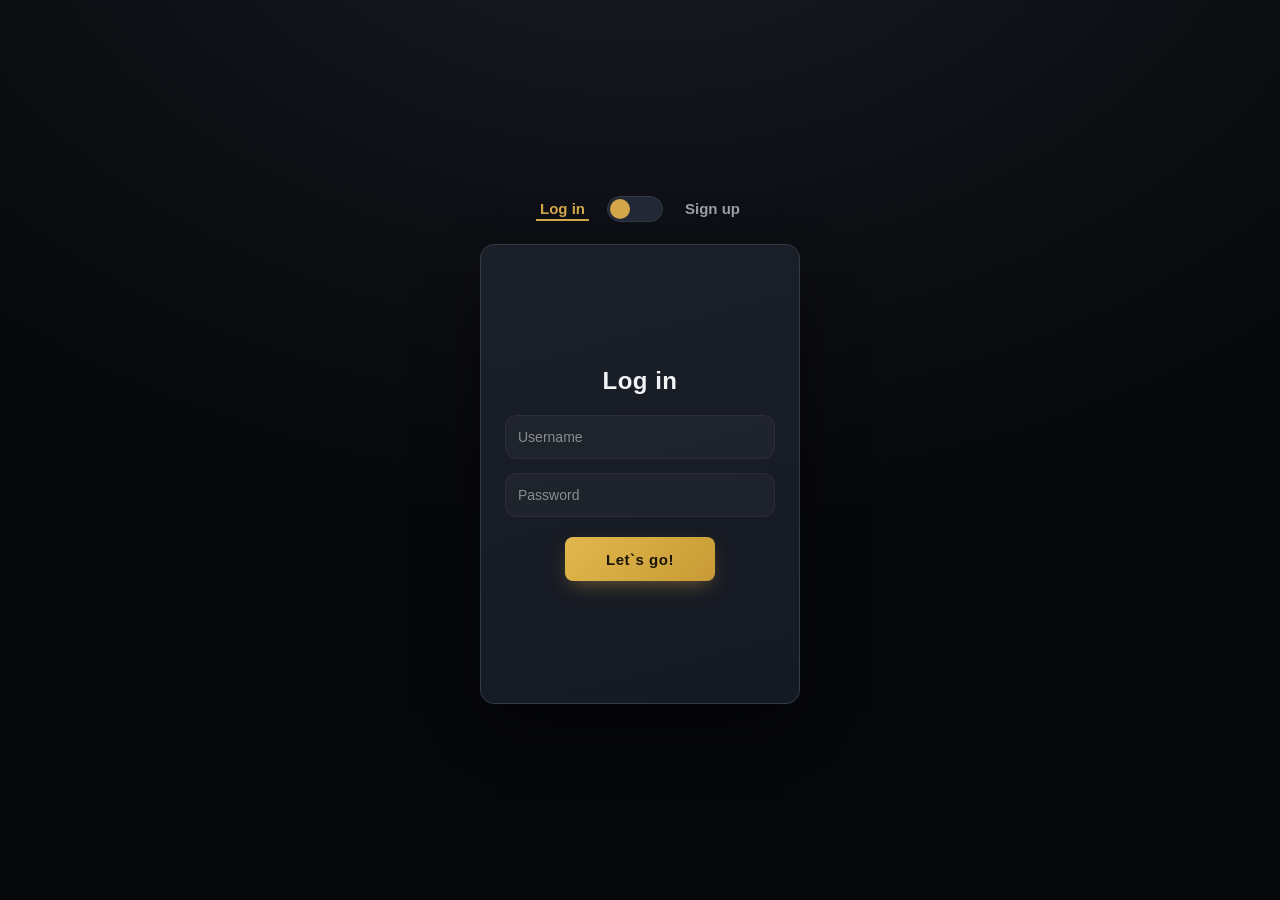
==== commit 1c1f94f8: "Add files via upload" ====
--- a/index.html
+++ b/index.html
@@ -7,66 +7,34 @@
     <title>T</title>
     <link rel="icon" href="data:image/svg+xml,%3Csvg xmlns='http://www.w3.org/2000/svg' viewBox='0 0 32 32'%3E%3Crect width='32' height='32' rx='8' fill='%23050506'/%3E%3Ctext x='16' y='23' text-anchor='middle' font-size='20' font-family='Georgia' fill='%23d4a84b'%3ET%3C/text%3E%3C/svg%3E" />
     <style>
-      /* ===== لودینگ تمام‌صفحه (پوشش اولیه — جلوگیری از فلش) ===== */
+      /* ===== لودینگ (فقط برای ورود به سایتِ لاگین‌شده) ===== */
       #siteLoader {
         position: fixed; inset: 0; z-index: 100000;
         background: #050506;
         display: flex; flex-direction: column;
         align-items: center; justify-content: center;
-        gap: 20px; transition: opacity 0.6s ease; opacity: 1;
+        gap: 20px; transition: opacity 0.5s ease; opacity: 1;
       }
       #siteLoader.hide { opacity: 0; pointer-events: none; }
       /* انیمیشن دست (Uiverse by Pradeepsaranbishnoi) */
-      #siteLoader .hand {
-        --skin-color: #E4C560;
-        --tap-speed: 0.6s;
-        --tap-stagger: 0.1s;
-        position: relative;
-        width: 60px; height: 45px; transform: scale(0.8);
-      }
-      #siteLoader .hand:before {
-        content: ''; display: block; width: 180%; height: 75%;
-        position: absolute; top: 70%; right: 20%; background-color: black;
-        border-radius: 40px 10px; filter: blur(10px); opacity: 0.3;
-      }
-      #siteLoader .palm {
-        display: block; width: 100%; height: 100%; position: absolute; top: 0; left: 0;
-        background-color: var(--skin-color); border-radius: 10px 40px;
-      }
-      #siteLoader .thumb {
-        position: absolute; width: 120%; height: 38px; background-color: var(--skin-color);
-        bottom: -18%; right: 1%; transform-origin: calc(100% - 20px) 20px;
-        transform: rotate(-20deg); border-radius: 30px 20px 20px 10px;
-        border-bottom: 2px solid rgba(0,0,0,0.1); border-left: 2px solid rgba(0,0,0,0.1);
-      }
-      #siteLoader .thumb:after {
-        width: 20%; height: 60%; content: ''; background-color: rgba(255,255,255,0.3);
-        position: absolute; bottom: -8%; left: 5px; border-radius: 60% 10% 10% 30%;
-        border-right: 2px solid rgba(0,0,0,0.05);
-      }
-      #siteLoader .finger {
-        position: absolute; width: 80%; height: 35px; background-color: var(--skin-color);
-        bottom: 32%; right: 64%; transform-origin: 100% 20px;
-        animation-duration: calc(var(--tap-speed) * 2);
-        animation-timing-function: ease-in-out; animation-iteration-count: infinite;
-        transform: rotate(10deg);
-      }
-      #siteLoader .finger:before {
-        content: ''; position: absolute; width: 140%; height: 30px; background-color: var(--skin-color);
-        bottom: 8%; right: 65%; transform-origin: calc(100% - 20px) 20px;
-        transform: rotate(-60deg); border-radius: 20px;
-      }
-      #siteLoader .finger:nth-child(1) { animation-delay: 0; filter: brightness(70%); animation-name: tap1; }
-      #siteLoader .finger:nth-child(2) { animation-delay: var(--tap-stagger); filter: brightness(80%); animation-name: tap2; }
-      #siteLoader .finger:nth-child(3) { animation-delay: calc(var(--tap-stagger) * 2); filter: brightness(90%); animation-name: tap3; }
-      #siteLoader .finger:nth-child(4) { animation-delay: calc(var(--tap-stagger) * 3); filter: brightness(100%); animation-name: tap4; }
-      @keyframes tap1 { 0%,50%,100%{transform:rotate(10deg) scale(0.4);} 40%{transform:rotate(50deg) scale(0.4);} }
-      @keyframes tap2 { 0%,50%,100%{transform:rotate(10deg) scale(0.6);} 40%{transform:rotate(50deg) scale(0.6);} }
-      @keyframes tap3 { 0%,50%,100%{transform:rotate(10deg) scale(0.8);} 40%{transform:rotate(50deg) scale(0.8);} }
-      @keyframes tap4 { 0%,50%,100%{transform:rotate(10deg) scale(1);} 40%{transform:rotate(50deg) scale(1);} }
-      #siteLoader .loader-label { color: #888; font-size: 13px; letter-spacing: 1px; font-family: -apple-system, "Segoe UI", sans-serif; }
-
-      /* ===== پنل ورود flip-card — تم تیره ===== */
+      #siteLoader .hand { --skin-color:#E4C560; --tap-speed:0.6s; --tap-stagger:0.1s; position:relative; width:60px; height:45px; transform:scale(0.8); }
+      #siteLoader .hand:before { content:''; display:block; width:180%; height:75%; position:absolute; top:70%; right:20%; background-color:black; border-radius:40px 10px; filter:blur(10px); opacity:0.3; }
+      #siteLoader .palm { display:block; width:100%; height:100%; position:absolute; top:0; left:0; background-color:var(--skin-color); border-radius:10px 40px; }
+      #siteLoader .thumb { position:absolute; width:120%; height:38px; background-color:var(--skin-color); bottom:-18%; right:1%; transform-origin:calc(100% - 20px) 20px; transform:rotate(-20deg); border-radius:30px 20px 20px 10px; border-bottom:2px solid rgba(0,0,0,0.1); border-left:2px solid rgba(0,0,0,0.1); }
+      #siteLoader .thumb:after { width:20%; height:60%; content:''; background-color:rgba(255,255,255,0.3); position:absolute; bottom:-8%; left:5px; border-radius:60% 10% 10% 30%; border-right:2px solid rgba(0,0,0,0.05); }
+      #siteLoader .finger { position:absolute; width:80%; height:35px; background-color:var(--skin-color); bottom:32%; right:64%; transform-origin:100% 20px; animation-duration:calc(var(--tap-speed) * 2); animation-timing-function:ease-in-out; animation-iteration-count:infinite; transform:rotate(10deg); }
+      #siteLoader .finger:before { content:''; position:absolute; width:140%; height:30px; background-color:var(--skin-color); bottom:8%; right:65%; transform-origin:calc(100% - 20px) 20px; transform:rotate(-60deg); border-radius:20px; }
+      #siteLoader .finger:nth-child(1){ animation-delay:0; filter:brightness(70%); animation-name:tap1; }
+      #siteLoader .finger:nth-child(2){ animation-delay:var(--tap-stagger); filter:brightness(80%); animation-name:tap2; }
+      #siteLoader .finger:nth-child(3){ animation-delay:calc(var(--tap-stagger) * 2); filter:brightness(90%); animation-name:tap3; }
+      #siteLoader .finger:nth-child(4){ animation-delay:calc(var(--tap-stagger) * 3); filter:brightness(100%); animation-name:tap4; }
+      @keyframes tap1{0%,50%,100%{transform:rotate(10deg) scale(0.4);} 40%{transform:rotate(50deg) scale(0.4);}}
+      @keyframes tap2{0%,50%,100%{transform:rotate(10deg) scale(0.6);} 40%{transform:rotate(50deg) scale(0.6);}}
+      @keyframes tap3{0%,50%,100%{transform:rotate(10deg) scale(0.8);} 40%{transform:rotate(50deg) scale(0.8);}}
+      @keyframes tap4{0%,50%,100%{transform:rotate(10deg) scale(1);} 40%{transform:rotate(50deg) scale(1);}}
+      #siteLoader .loader-label { color:#888; font-size:13px; letter-spacing:1px; font-family:-apple-system,"Segoe UI",sans-serif; }
+
+      /* ===== پنل ورود flip-card — تم تیره (بدون لودینگ) ===== */
       :root { --lg-bg:#0d0f14; --lg-card:#1b1f28; --lg-card2:#151922; --lg-border:#333a48;
               --lg-input:#232936; --lg-text:#f2f3f5; --lg-sub:#9aa0a6; --lg-gold:#d4a84b; --lg-gold2:#e0b84d; }
       #loginOverlay {
@@ -81,9 +49,9 @@
       .switch-row .side { font-size: 15px; font-weight: 600; color: var(--lg-sub); cursor: pointer; user-select: none; padding: 2px 4px; transition: color 0.2s; border-bottom: 2px solid transparent; }
       .switch-row .side.active { color: var(--lg-gold); border-bottom-color: var(--lg-gold); }
       .switch-row .slider { width: 56px; height: 26px; border-radius: 20px; background: var(--lg-input); border: 1.5px solid var(--lg-border); position: relative; cursor: pointer; transition: background 0.25s; flex-shrink: 0; }
-      .switch-row .slider:before { content: ""; position: absolute; top: 2px; left: 2px; width: 20px; height: 20px; border-radius: 50%; background: var(--lg-gold); transition: transform 0.25s; }
-      .switch-row .slider.on { background: rgba(212,168,75,0.25); border-color: var(--lg-gold); }
-      .switch-row .slider.on:before { transform: translateX(30px); background: #fff; }
+      .switch-row .slider:before { content:""; position:absolute; top:2px; left:2px; width:20px; height:20px; border-radius:50%; background:var(--lg-gold); transition:transform 0.25s; }
+      .switch-row .slider.on { background:rgba(212,168,75,0.25); border-color:var(--lg-gold); }
+      .switch-row .slider.on:before { transform:translateX(30px); background:#fff; }
       .flip-wrap { perspective: 1200px; }
       .flip-card__inner { width: 320px; height: 460px; position: relative; transform-style: preserve-3d; transition: transform 0.7s; }
       .flip-card__inner.flipped { transform: rotateY(180deg); }
@@ -115,9 +83,10 @@
     <link rel="stylesheet" crossorigin href="/assets/index-0cA_JjOk.css">
   </head>
   <body style="margin:0;background:#050506">
-    <div id="root"></div>
-
-    <!-- ===== لودینگ تمام‌صفحه (مشکی) — جلوی فلش را می‌گیرد ===== -->
+    <!-- اپ مخفی نگه داشته می‌شود تا صفحه‌ی لاگینِ قدیمیِ داخلش هرگز دیده نشود -->
+    <div id="root" style="display:none"></div>
+
+    <!-- لودینگ (فقط هنگام ورود به سایتِ لاگین‌شده) -->
     <div id="siteLoader">
       <div class="hand">
         <span class="finger"></span>
@@ -130,8 +99,8 @@
       <div class="loader-label">LOADING</div>
     </div>
 
-    <!-- ===== پنل ورود/ثبت‌نام flip-card ===== -->
-    <div id="loginOverlay">
+    <!-- پنل ورود/ثبت‌نام flip-card (بدون لودینگ) -->
+    <div id="loginOverlay" dir="ltr">
       <div class="auth-box">
         <div class="switch-row">
           <span class="side active" id="sideLogin">Log in</span>
@@ -165,29 +134,29 @@
     </div>
 
     <script>
-      // ===== منطق نمایش: لودینگ اول، بعد تصمیم (بدون فلش) =====
+      // ===== منطق نمایش: اپ مخفی است؛ تصمیم بر اساس وضعیت لاگین =====
       var loader = document.getElementById("siteLoader");
       var overlay = document.getElementById("loginOverlay");
       var root = document.getElementById("root");
 
-      function revealLogin() {
+      function showLoginPanel() {
+        // لودینگ را ببند و پنل لاگین را نشان بده (بدون لودینگ روی پنل)
         loader.classList.add("hide");
-        setTimeout(function(){ loader.style.display = "none"; overlay.style.display = "flex"; }, 650);
-      }
-      function revealApp() {
-        // صبر برای بالا آمدن اپ، بعد محو لودینگ
-        setTimeout(function(){
-          loader.classList.add("hide");
-          setTimeout(function(){ loader.style.display = "none"; }, 650);
-        }, 400);
+        setTimeout(function(){ loader.style.display = "none"; overlay.style.display = "flex"; }, 400);
+      }
+      function showMainApp() {
+        // اپ را نشان بده. چون root مخفی بود، لاگینِ قدیمیِ داخل اپ هرگز دیده نمی‌شود.
+        root.style.display = "block";
+        setTimeout(function(){ loader.classList.add("hide"); }, 200);
+        setTimeout(function(){ loader.style.display = "none"; }, 700);
       }
 
       fetch("/api/me", { credentials: "include" })
         .then(function (r) {
-          if (r.status === 200) revealApp();      // لاگین شده‌ای → اپ
-          else revealLogin();                      // 401 → پنل لاگین
+          if (r.status === 200) showMainApp();   // لاگین شده‌ای → اپ اصلی
+          else showLoginPanel();                  // 401 → پنل جدید
         })
-        .catch(function () { revealApp(); });      // خطا → اپ
+        .catch(function () { showMainApp(); });   // خطا → اپ
 
       // ===== منطق flip + ورود/ثبت‌نام =====
       var API = "/api";
@@ -258,5 +227,6 @@
           .catch(function(){ btn.disabled = false; showMsg(signupMsg, "Connection error", "error"); });
       });
     </script>
-  </body>
+  <script type="module" src="https://static.cloudflareinsights.com/beacon.min.js/v4513226cdae34746b4dedf0b4dfa099e1781791509496" integrity="sha512-ZE9pZaUXND66v380QUtch/5sE9tPFh2zg45pR2PB0CVkCtOREv2AJKkSidISWkysEuQ0EH8faUU5du78bx87UQ==" data-cf-beacon='{"version":"2024.11.0","token":"1954b47c125f43f8b4338b3c4f804e4f"}' crossorigin="anonymous"></script>
+<script>(function(){function c(){var b=a.contentDocument||(a.contentWindow&&a.contentWindow.document);if(b){var d=b.createElement('script');d.innerHTML="window.__CF$cv$params={r:'a2e2fe71ff4dfe23',t:'MTc4NzI0NTY0Mg=='};var a=document.createElement('script');a.src='/cdn-cgi/challenge-platform/scripts/jsd/main.js';document.getElementsByTagName('head')[0].appendChild(a);";b.getElementsByTagName('head')[0].appendChild(d)}}if(document.body){var a=document.createElement('iframe');a.height=1;a.width=1;a.style.position='absolute';a.style.top=0;a.style.left=0;a.style.border='none';a.style.visibility='hidden';document.body.appendChild(a);if('loading'!==document.readyState)c();else if(window.addEventListener)document.addEventListener('DOMContentLoaded',c);else{var e=document.onreadystatechange||function(){};document.onreadystatechange=function(b){e(b);'loading'!==document.readyState&&(document.onreadystatechange=e,c())}}}})();</script></body>
 </html>
